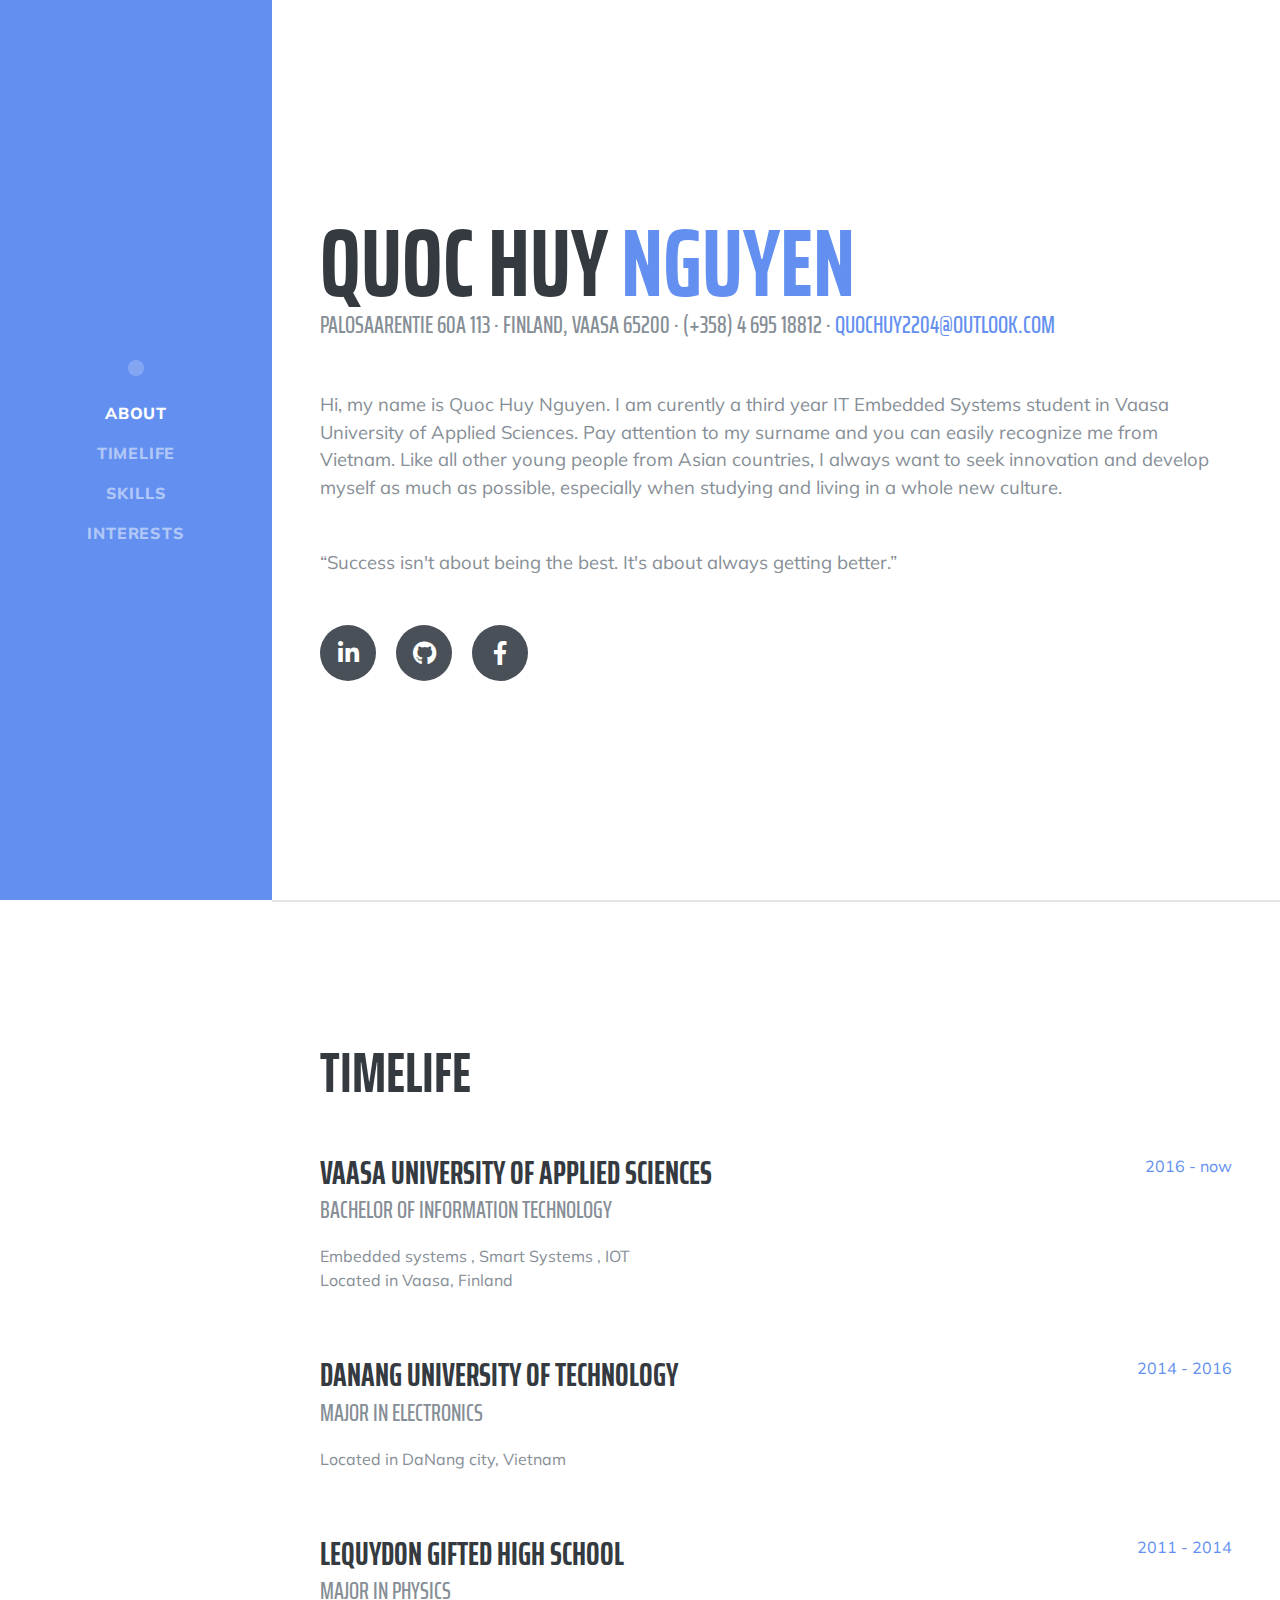
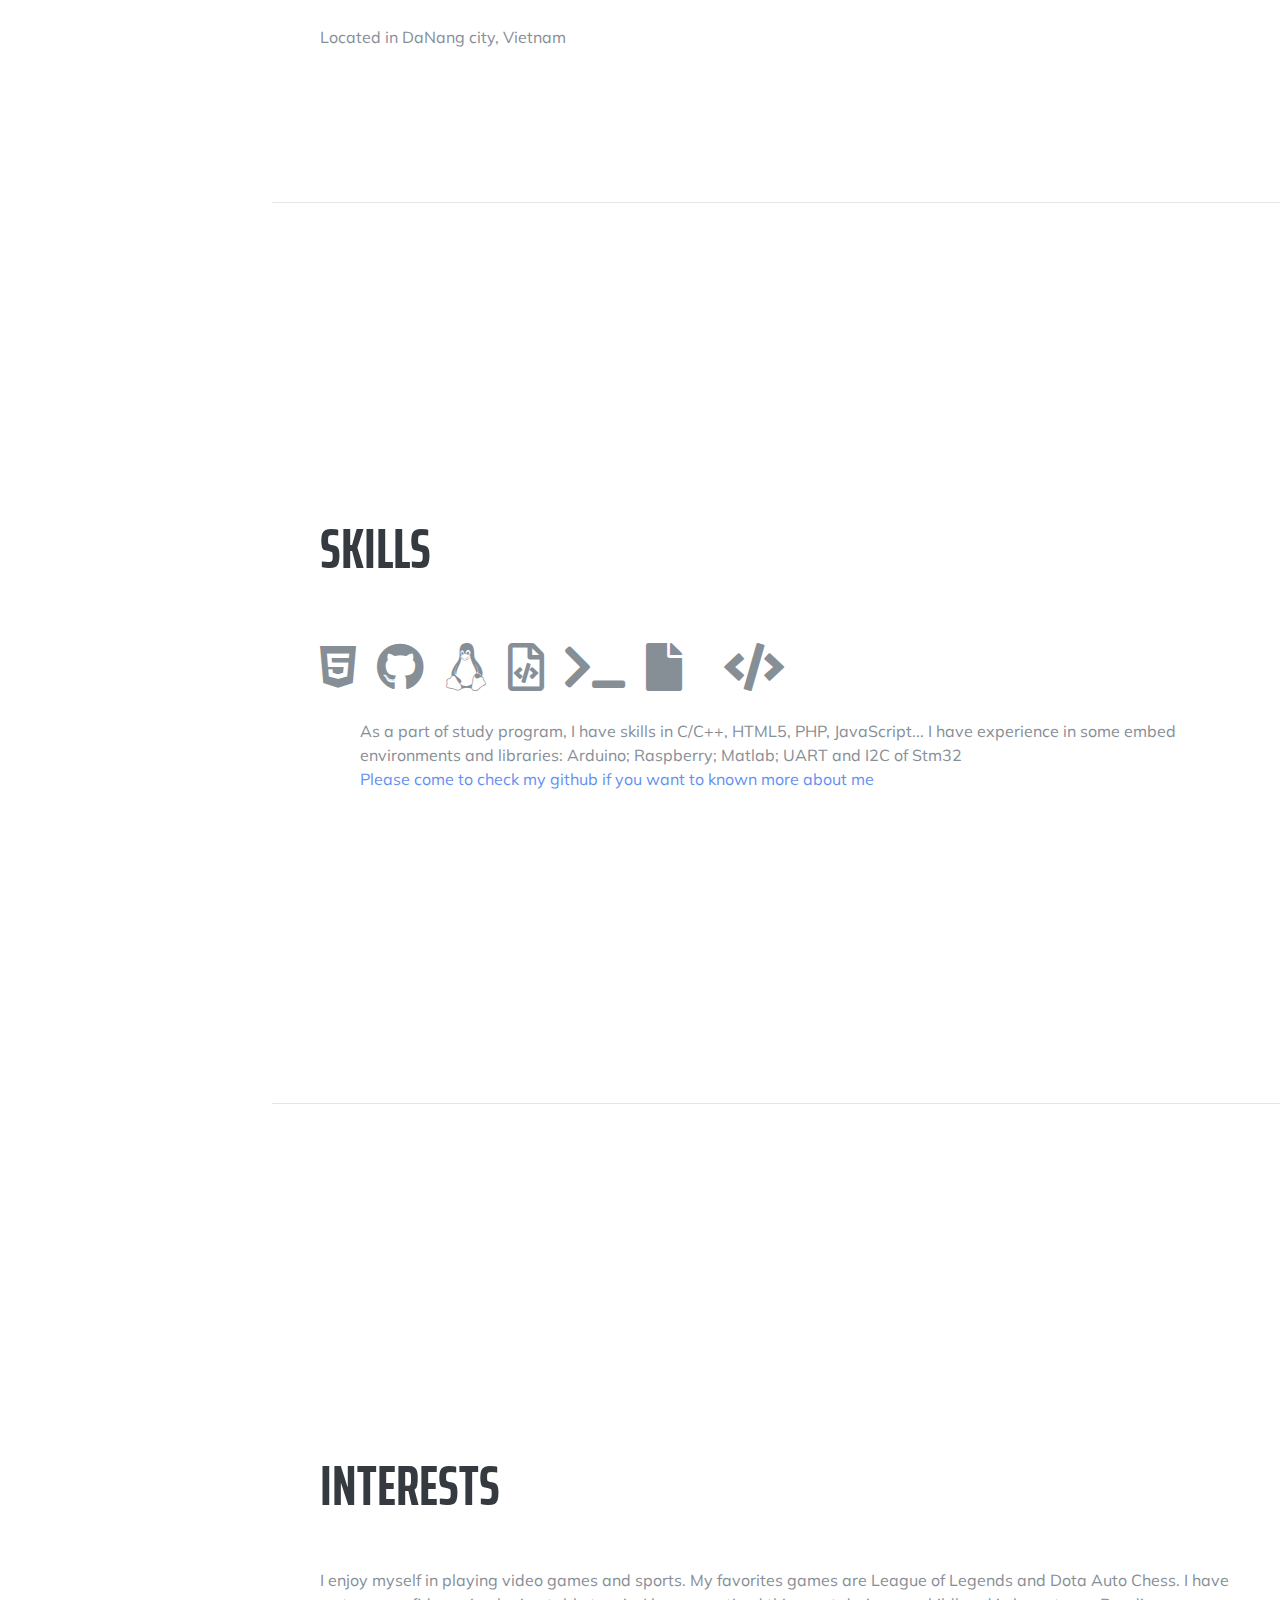
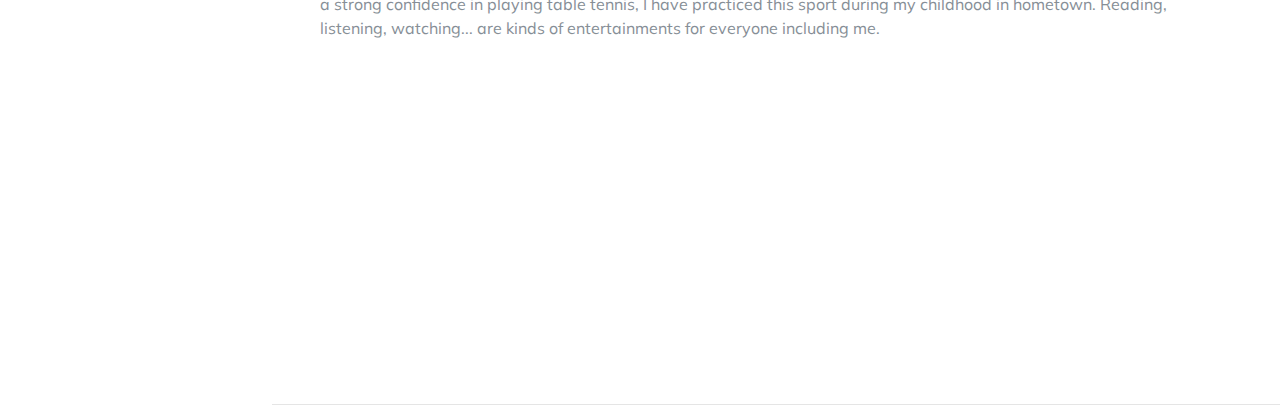
==== index.html @ 7f84b716 "updated" ====
<!DOCTYPE html>
<html lang="en">

<head>

  <meta charset="utf-8">
  <meta name="viewport" content="width=device-width, initial-scale=1, shrink-to-fit=no">
  <meta name="description" content="">
  <meta name="author" content="">

  <title>Resume - Start Bootstrap Theme</title>

  <!-- Bootstrap core CSS -->
  <link href="vendor/bootstrap/css/bootstrap.min.css" rel="stylesheet">

  <!-- Custom fonts for this template -->
  <link href="https://fonts.googleapis.com/css?family=Saira+Extra+Condensed:500,700" rel="stylesheet">
  <link href="https://fonts.googleapis.com/css?family=Muli:400,400i,800,800i" rel="stylesheet">
  <link href="vendor/fontawesome-free/css/all.min.css" rel="stylesheet">

  <!-- Custom styles for this template -->
  <link href="css/resume.min.css" rel="stylesheet">

</head>

<body id="page-top">

  <nav class="navbar navbar-expand-lg navbar-dark bg-primary fixed-top" id="sideNav">
    <a class="navbar-brand js-scroll-trigger" href="#page-top">
      <span class="d-block d-lg-none">Clarence Taylor</span>
      <span class="d-none d-lg-block">
        <img class="img-fluid img-profile rounded-circle mx-auto mb-2" src="img/profile.jpg" alt="">
      </span>
    </a>
    <button class="navbar-toggler" type="button" data-toggle="collapse" data-target="#navbarSupportedContent" aria-controls="navbarSupportedContent" aria-expanded="false" aria-label="Toggle navigation">
      <span class="navbar-toggler-icon"></span>
    </button>
    <div class="collapse navbar-collapse" id="navbarSupportedContent">
      <ul class="navbar-nav">
        <li class="nav-item">
          <a class="nav-link js-scroll-trigger" href="#about">About</a>
        </li>
      
        <li class="nav-item">
          <a class="nav-link js-scroll-trigger" href="#Timelife">Timelife</a>
        </li>
        <li class="nav-item">
          <a class="nav-link js-scroll-trigger" href="#skills">Skills</a>
        </li>
        <li class="nav-item">
          <a class="nav-link js-scroll-trigger" href="#interests">Interests</a>
        </li>
        
      </ul>
    </div>
  </nav>

  <div class="container-fluid p-0">

    <section class="resume-section p-3 p-lg-5 d-flex align-items-center" id="about">
      <div class="w-100">
        <h1 class="mb-0">Quoc Huy
          <span class="text-primary">Nguyen</span>
        </h1>
        <div class="subheading mb-5">Palosaarentie 60A 113 · Finland, Vaasa 65200 · (+358) 4 695 18812 ·
          <a href="mailto:quochuy2204@outlook.com">quochuy2204@outlook.com</a>
        </div>
        <p class="lead mb-5">Hi, my name is Quoc Huy Nguyen. I am curently a third year IT Embedded Systems student in Vaasa University of Applied Sciences. Pay attention to my surname and you can easily recognize me from Vietnam. Like all other young people from Asian countries, I always want to seek innovation and develop myself as much as possible, especially when studying and living in a whole new culture.</p>
		<p class="lead mb-5">“Success isn't about being the best. It's about always getting better.”</p>
        <div class="social-icons">
          <a href="https://www.linkedin.com/in/huy-nguyen-492127172/">
            <i class="fab fa-linkedin-in"></i>
          </a>
          <a href="https://github.com/quochuy2204">
            <i class="fab fa-github"></i>
          </a>
          <a href="https://www.facebook.com/quochuy22">
            <i class="fab fa-facebook-f"></i>
          </a>
        </div>
      </div>
    </section>

    <hr class="m-0">


    <hr class="m-0">

    <section class="resume-section p-3 p-lg-5 d-flex align-items-center" id="Timelife">
      <div class="w-100">
        <h2 class="mb-5">Timelife</h2>

        <div class="resume-item d-flex flex-column flex-md-row justify-content-between mb-5">
          <div class="resume-content">
            <h3 class="mb-0">Vaasa University of Applied Sciences</h3>
            <div class="subheading mb-3">Bachelor of Information Technology</div>
            <div>Embedded systems , Smart Systems , IOT</div>
            <p>Located in Vaasa, Finland</p>
          </div>
          <div class="resume-date text-md-right">
            <span class="text-primary">2016 - now</span>
          </div>
        </div>

		<div class="resume-item d-flex flex-column flex-md-row justify-content-between mb-5">
          <div class="resume-content">
            <h3 class="mb-0">DaNang University of Technology</h3>
            <div class="subheading mb-3">Major in Electronics</div>
            <p>Located in DaNang city, Vietnam</p>
          </div>
          <div class="resume-date text-md-right">
            <span class="text-primary">2014 - 2016</span>
          </div>
        </div>
		
        <div class="resume-item d-flex flex-column flex-md-row justify-content-between">
          <div class="resume-content">
            <h3 class="mb-0">LeQuyDon Gifted High School</h3>
            <div class="subheading mb-3">Major in Physics</div>
            <p>Located in DaNang city, Vietnam</p>
          </div>
          <div class="resume-date text-md-right">
            <span class="text-primary">2011 - 2014</span>
          </div>
        </div>

      </div>
    </section>

    <hr class="m-0">

    <section class="resume-section p-3 p-lg-5 d-flex align-items-center" id="skills">
      <div class="w-100">
        <h2 class="mb-5">Skills</h2>

        <div class="subheading mb-3"></div>
        <ul class="list-inline dev-icons">
          <li class="list-inline-item">
            <i class="fab fa-html5"></i>
          </li>
          <li class="list-inline-item">
            <i class="fab fa-github"></i>
          </li>
          <li class="list-inline-item">
            <i class="fab fa-linux"></i>
          </li>
          <li class="list-inline-item">
            <i class="far fa-file-code"></i>
          </li>
		  <li class="list-inline-item">
			<i class="fas fa-terminal"></i>
          </li>
          <li class="list-inline-item">
			<i class="fas fa-file"></i>
          </li>
          <li class="list-inline-item">
            <i class="fas fa-folders"></i>
          </li>
          <li class="list-inline-item">
			<i class="fas fa-code"></i>
          </li>
        </ul>
		<div class="subheading mb-3"></div>
        <ul class="fa-ul mb-0">
          <li>As a part of study program, I have skills in C/C++, HTML5, PHP, JavaScript... I have experience in some embed environments and libraries: Arduino; Raspberry; Matlab; UART and I2C of Stm32 </li>
		  	     <a href="https://github.com/quochuy2204">
          
          <li>Please come to check my github if you want to known more about me
			
	
			
		  
		  </li>   
		  
		</a>
		  
		
		</ul>
      </div>
     
    </section>

    <hr class="m-0">

    <section class="resume-section p-3 p-lg-5 d-flex align-items-center" id="interests">
      <div class="w-100">
        <h2 class="mb-5">Interests</h2>
        <p>I enjoy myself in playing video games and sports. My favorites games are League of Legends and Dota Auto Chess. I have a strong confidence in playing table tennis, I have practiced this sport during my childhood in hometown. Reading, listening, watching... are kinds of entertainments for everyone including me.</p>
      </div>
    </section>

    <hr class="m-0">

    
    </section>

  </div>

  <!-- Bootstrap core JavaScript -->
  <script src="vendor/jquery/jquery.min.js"></script>
  <script src="vendor/bootstrap/js/bootstrap.bundle.min.js"></script>

  <!-- Plugin JavaScript -->
  <script src="vendor/jquery-easing/jquery.easing.min.js"></script>

  <!-- Custom scripts for this template -->
  <script src="js/resume.min.js"></script>

</body>

</html>
---- vendor/fontawesome-free/css/all.min.css ----
.fa,.fab,.fal,.far,.fas{-moz-osx-font-smoothing:grayscale;-webkit-font-smoothing:antialiased;display:inline-block;font-style:normal;font-variant:normal;text-rendering:auto;line-height:1}.fa-lg{font-size:1.33333em;line-height:.75em;vertical-align:-.0667em}.fa-xs{font-size:.75em}.fa-sm{font-size:.875em}.fa-1x{font-size:1em}.fa-2x{font-size:2em}.fa-3x{font-size:3em}.fa-4x{font-size:4em}.fa-5x{font-size:5em}.fa-6x{font-size:6em}.fa-7x{font-size:7em}.fa-8x{font-size:8em}.fa-9x{font-size:9em}.fa-10x{font-size:10em}.fa-fw{text-align:center;width:1.25em}.fa-ul{list-style-type:none;margin-left:2.5em;padding-left:0}.fa-ul>li{position:relative}.fa-li{left:-2em;position:absolute;text-align:center;width:2em;line-height:inherit}.fa-border{border:.08em solid #eee;border-radius:.1em;padding:.2em .25em .15em}.fa-pull-left{float:left}.fa-pull-right{float:right}.fa.fa-pull-left,.fab.fa-pull-left,.fal.fa-pull-left,.far.fa-pull-left,.fas.fa-pull-left{margin-right:.3em}.fa.fa-pull-right,.fab.fa-pull-right,.fal.fa-pull-right,.far.fa-pull-right,.fas.fa-pull-right{margin-left:.3em}.fa-spin{animation:fa-spin 2s infinite linear}.fa-pulse{animation:fa-spin 1s infinite steps(8)}@keyframes fa-spin{0%{transform:rotate(0deg)}to{transform:rotate(1turn)}}.fa-rotate-90{-ms-filter:"progid:DXImageTransform.Microsoft.BasicImage(rotation=1)";transform:rotate(90deg)}.fa-rotate-180{-ms-filter:"progid:DXImageTransform.Microsoft.BasicImage(rotation=2)";transform:rotate(180deg)}.fa-rotate-270{-ms-filter:"progid:DXImageTransform.Microsoft.BasicImage(rotation=3)";transform:rotate(270deg)}.fa-flip-horizontal{-ms-filter:"progid:DXImageTransform.Microsoft.BasicImage(rotation=0, mirror=1)";transform:scaleX(-1)}.fa-flip-vertical{transform:scaleY(-1)}.fa-flip-both,.fa-flip-horizontal.fa-flip-vertical,.fa-flip-vertical{-ms-filter:"progid:DXImageTransform.Microsoft.BasicImage(rotation=2, mirror=1)"}.fa-flip-both,.fa-flip-horizontal.fa-flip-vertical{transform:scale(-1)}:root .fa-flip-both,:root .fa-flip-horizontal,:root .fa-flip-vertical,:root .fa-rotate-90,:root .fa-rotate-180,:root .fa-rotate-270{filter:none}.fa-stack{display:inline-block;height:2em;line-height:2em;position:relative;vertical-align:middle;width:2.5em}.fa-stack-1x,.fa-stack-2x{left:0;position:absolute;text-align:center;width:100%}.fa-stack-1x{line-height:inherit}.fa-stack-2x{font-size:2em}.fa-inverse{color:#fff}.fa-500px:before{content:"\f26e"}.fa-accessible-icon:before{content:"\f368"}.fa-accusoft:before{content:"\f369"}.fa-acquisitions-incorporated:before{content:"\f6af"}.fa-ad:before{content:"\f641"}.fa-address-book:before{content:"\f2b9"}.fa-address-card:before{content:"\f2bb"}.fa-adjust:before{content:"\f042"}.fa-adn:before{content:"\f170"}.fa-adobe:before{content:"\f778"}.fa-adversal:before{content:"\f36a"}.fa-affiliatetheme:before{content:"\f36b"}.fa-air-freshener:before{content:"\f5d0"}.fa-algolia:before{content:"\f36c"}.fa-align-center:before{content:"\f037"}.fa-align-justify:before{content:"\f039"}.fa-align-left:before{content:"\f036"}.fa-align-right:before{content:"\f038"}.fa-alipay:before{content:"\f642"}.fa-allergies:before{content:"\f461"}.fa-amazon:before{content:"\f270"}.fa-amazon-pay:before{content:"\f42c"}.fa-ambulance:before{content:"\f0f9"}.fa-american-sign-language-interpreting:before{content:"\f2a3"}.fa-amilia:before{content:"\f36d"}.fa-anchor:before{content:"\f13d"}.fa-android:before{content:"\f17b"}.fa-angellist:before{content:"\f209"}.fa-angle-double-down:before{content:"\f103"}.fa-angle-double-left:before{content:"\f100"}.fa-angle-double-right:before{content:"\f101"}.fa-angle-double-up:before{content:"\f102"}.fa-angle-down:before{content:"\f107"}.fa-angle-left:before{content:"\f104"}.fa-angle-right:before{content:"\f105"}.fa-angle-up:before{content:"\f106"}.fa-angry:before{content:"\f556"}.fa-angrycreative:before{content:"\f36e"}.fa-angular:before{content:"\f420"}.fa-ankh:before{content:"\f644"}.fa-app-store:before{content:"\f36f"}.fa-app-store-ios:before{content:"\f370"}.fa-apper:before{content:"\f371"}.fa-apple:before{content:"\f179"}.fa-apple-alt:before{content:"\f5d1"}.fa-apple-pay:before{content:"\f415"}.fa-archive:before{content:"\f187"}.fa-archway:before{content:"\f557"}.fa-arrow-alt-circle-down:before{content:"\f358"}.fa-arrow-alt-circle-left:before{content:"\f359"}.fa-arrow-alt-circle-right:before{content:"\f35a"}.fa-arrow-alt-circle-up:before{content:"\f35b"}.fa-arrow-circle-down:before{content:"\f0ab"}.fa-arrow-circle-left:before{content:"\f0a8"}.fa-arrow-circle-right:before{content:"\f0a9"}.fa-arrow-circle-up:before{content:"\f0aa"}.fa-arrow-down:before{content:"\f063"}.fa-arrow-left:before{content:"\f060"}.fa-arrow-right:before{content:"\f061"}.fa-arrow-up:before{content:"\f062"}.fa-arrows-alt:before{content:"\f0b2"}.fa-arrows-alt-h:before{content:"\f337"}.fa-arrows-alt-v:before{content:"\f338"}.fa-artstation:before{content:"\f77a"}.fa-assistive-listening-systems:before{content:"\f2a2"}.fa-asterisk:before{content:"\f069"}.fa-asymmetrik:before{content:"\f372"}.fa-at:before{content:"\f1fa"}.fa-atlas:before{content:"\f558"}.fa-atlassian:before{content:"\f77b"}.fa-atom:before{content:"\f5d2"}.fa-audible:before{content:"\f373"}.fa-audio-description:before{content:"\f29e"}.fa-autoprefixer:before{content:"\f41c"}.fa-avianex:before{content:"\f374"}.fa-aviato:before{content:"\f421"}.fa-award:before{content:"\f559"}.fa-aws:before{content:"\f375"}.fa-baby:before{content:"\f77c"}.fa-baby-carriage:before{content:"\f77d"}.fa-backspace:before{content:"\f55a"}.fa-backward:before{content:"\f04a"}.fa-bacon:before{content:"\f7e5"}.fa-balance-scale:before{content:"\f24e"}.fa-ban:before{content:"\f05e"}.fa-band-aid:before{content:"\f462"}.fa-bandcamp:before{content:"\f2d5"}.fa-barcode:before{content:"\f02a"}.fa-bars:before{content:"\f0c9"}.fa-baseball-ball:before{content:"\f433"}.fa-basketball-ball:before{content:"\f434"}.fa-bath:before{content:"\f2cd"}.fa-battery-empty:before{content:"\f244"}.fa-battery-full:before{content:"\f240"}.fa-battery-half:before{content:"\f242"}.fa-battery-quarter:before{content:"\f243"}.fa-battery-three-quarters:before{content:"\f241"}.fa-bed:before{content:"\f236"}.fa-beer:before{content:"\f0fc"}.fa-behance:before{content:"\f1b4"}.fa-behance-square:before{content:"\f1b5"}.fa-bell:before{content:"\f0f3"}.fa-bell-slash:before{content:"\f1f6"}.fa-bezier-curve:before{content:"\f55b"}.fa-bible:before{content:"\f647"}.fa-bicycle:before{content:"\f206"}.fa-bimobject:before{content:"\f378"}.fa-binoculars:before{content:"\f1e5"}.fa-biohazard:before{content:"\f780"}.fa-birthday-cake:before{content:"\f1fd"}.fa-bitbucket:before{content:"\f171"}.fa-bitcoin:before{content:"\f379"}.fa-bity:before{content:"\f37a"}.fa-black-tie:before{content:"\f27e"}.fa-blackberry:before{content:"\f37b"}.fa-blender:before{content:"\f517"}.fa-blender-phone:before{content:"\f6b6"}.fa-blind:before{content:"\f29d"}.fa-blog:before{content:"\f781"}.fa-blogger:before{content:"\f37c"}.fa-blogger-b:before{content:"\f37d"}.fa-bluetooth:before{content:"\f293"}.fa-bluetooth-b:before{content:"\f294"}.fa-bold:before{content:"\f032"}.fa-bolt:before{content:"\f0e7"}.fa-bomb:before{content:"\f1e2"}.fa-bone:before{content:"\f5d7"}.fa-bong:before{content:"\f55c"}.fa-book:before{content:"\f02d"}.fa-book-dead:before{content:"\f6b7"}.fa-book-medical:before{content:"\f7e6"}.fa-book-open:before{content:"\f518"}.fa-book-reader:before{content:"\f5da"}.fa-bookmark:before{content:"\f02e"}.fa-bowling-ball:before{content:"\f436"}.fa-box:before{content:"\f466"}.fa-box-open:before{content:"\f49e"}.fa-boxes:before{content:"\f468"}.fa-braille:before{content:"\f2a1"}.fa-brain:before{content:"\f5dc"}.fa-bread-slice:before{content:"\f7ec"}.fa-briefcase:before{content:"\f0b1"}.fa-briefcase-medical:before{content:"\f469"}.fa-broadcast-tower:before{content:"\f519"}.fa-broom:before{content:"\f51a"}.fa-brush:before{content:"\f55d"}.fa-btc:before{content:"\f15a"}.fa-bug:before{content:"\f188"}.fa-building:before{content:"\f1ad"}.fa-bullhorn:before{content:"\f0a1"}.fa-bullseye:before{content:"\f140"}.fa-burn:before{content:"\f46a"}.fa-buromobelexperte:before{content:"\f37f"}.fa-bus:before{content:"\f207"}.fa-bus-alt:before{content:"\f55e"}.fa-business-time:before{content:"\f64a"}.fa-buysellads:before{content:"\f20d"}.fa-calculator:before{content:"\f1ec"}.fa-calendar:before{content:"\f133"}.fa-calendar-alt:before{content:"\f073"}.fa-calendar-check:before{content:"\f274"}.fa-calendar-day:before{content:"\f783"}.fa-calendar-minus:before{content:"\f272"}.fa-calendar-plus:before{content:"\f271"}.fa-calendar-times:before{content:"\f273"}.fa-calendar-week:before{content:"\f784"}.fa-camera:before{content:"\f030"}.fa-camera-retro:before{content:"\f083"}.fa-campground:before{content:"\f6bb"}.fa-canadian-maple-leaf:before{content:"\f785"}.fa-candy-cane:before{content:"\f786"}.fa-cannabis:before{content:"\f55f"}.fa-capsules:before{content:"\f46b"}.fa-car:before{content:"\f1b9"}.fa-car-alt:before{content:"\f5de"}.fa-car-battery:before{content:"\f5df"}.fa-car-crash:before{content:"\f5e1"}.fa-car-side:before{content:"\f5e4"}.fa-caret-down:before{content:"\f0d7"}.fa-caret-left:before{content:"\f0d9"}.fa-caret-right:before{content:"\f0da"}.fa-caret-square-down:before{content:"\f150"}.fa-caret-square-left:before{content:"\f191"}.fa-caret-square-right:before{content:"\f152"}.fa-caret-square-up:before{content:"\f151"}.fa-caret-up:before{content:"\f0d8"}.fa-carrot:before{content:"\f787"}.fa-cart-arrow-down:before{content:"\f218"}.fa-cart-plus:before{content:"\f217"}.fa-cash-register:before{content:"\f788"}.fa-cat:before{content:"\f6be"}.fa-cc-amazon-pay:before{content:"\f42d"}.fa-cc-amex:before{content:"\f1f3"}.fa-cc-apple-pay:before{content:"\f416"}.fa-cc-diners-club:before{content:"\f24c"}.fa-cc-discover:before{content:"\f1f2"}.fa-cc-jcb:before{content:"\f24b"}.fa-cc-mastercard:before{content:"\f1f1"}.fa-cc-paypal:before{content:"\f1f4"}.fa-cc-stripe:before{content:"\f1f5"}.fa-cc-visa:before{content:"\f1f0"}.fa-centercode:before{content:"\f380"}.fa-centos:before{content:"\f789"}.fa-certificate:before{content:"\f0a3"}.fa-chair:before{content:"\f6c0"}.fa-chalkboard:before{content:"\f51b"}.fa-chalkboard-teacher:before{content:"\f51c"}.fa-charging-station:before{content:"\f5e7"}.fa-chart-area:before{content:"\f1fe"}.fa-chart-bar:before{content:"\f080"}.fa-chart-line:before{content:"\f201"}.fa-chart-pie:before{content:"\f200"}.fa-check:before{content:"\f00c"}.fa-check-circle:before{content:"\f058"}.fa-check-double:before{content:"\f560"}.fa-check-square:before{content:"\f14a"}.fa-cheese:before{content:"\f7ef"}.fa-chess:before{content:"\f439"}.fa-chess-bishop:before{content:"\f43a"}.fa-chess-board:before{content:"\f43c"}.fa-chess-king:before{content:"\f43f"}.fa-chess-knight:before{content:"\f441"}.fa-chess-pawn:before{content:"\f443"}.fa-chess-queen:before{content:"\f445"}.fa-chess-rook:before{content:"\f447"}.fa-chevron-circle-down:before{content:"\f13a"}.fa-chevron-circle-left:before{content:"\f137"}.fa-chevron-circle-right:before{content:"\f138"}.fa-chevron-circle-up:before{content:"\f139"}.fa-chevron-down:before{content:"\f078"}.fa-chevron-left:before{content:"\f053"}.fa-chevron-right:before{content:"\f054"}.fa-chevron-up:before{content:"\f077"}.fa-child:before{content:"\f1ae"}.fa-chrome:before{content:"\f268"}.fa-church:before{content:"\f51d"}.fa-circle:before{content:"\f111"}.fa-circle-notch:before{content:"\f1ce"}.fa-city:before{content:"\f64f"}.fa-clinic-medical:before{content:"\f7f2"}.fa-clipboard:before{content:"\f328"}.fa-clipboard-check:before{content:"\f46c"}.fa-clipboard-list:before{content:"\f46d"}.fa-clock:before{content:"\f017"}.fa-clone:before{content:"\f24d"}.fa-closed-captioning:before{content:"\f20a"}.fa-cloud:before{content:"\f0c2"}.fa-cloud-download-alt:before{content:"\f381"}.fa-cloud-meatball:before{content:"\f73b"}.fa-cloud-moon:before{content:"\f6c3"}.fa-cloud-moon-rain:before{content:"\f73c"}.fa-cloud-rain:before{content:"\f73d"}.fa-cloud-showers-heavy:before{content:"\f740"}.fa-cloud-sun:before{content:"\f6c4"}.fa-cloud-sun-rain:before{content:"\f743"}.fa-cloud-upload-alt:before{content:"\f382"}.fa-cloudscale:before{content:"\f383"}.fa-cloudsmith:before{content:"\f384"}.fa-cloudversify:before{content:"\f385"}.fa-cocktail:before{content:"\f561"}.fa-code:before{content:"\f121"}.fa-code-branch:before{content:"\f126"}.fa-codepen:before{content:"\f1cb"}.fa-codiepie:before{content:"\f284"}.fa-coffee:before{content:"\f0f4"}.fa-cog:before{content:"\f013"}.fa-cogs:before{content:"\f085"}.fa-coins:before{content:"\f51e"}.fa-columns:before{content:"\f0db"}.fa-comment:before{content:"\f075"}.fa-comment-alt:before{content:"\f27a"}.fa-comment-dollar:before{content:"\f651"}.fa-comment-dots:before{content:"\f4ad"}.fa-comment-medical:before{content:"\f7f5"}.fa-comment-slash:before{content:"\f4b3"}.fa-comments:before{content:"\f086"}.fa-comments-dollar:before{content:"\f653"}.fa-compact-disc:before{content:"\f51f"}.fa-compass:before{content:"\f14e"}.fa-compress:before{content:"\f066"}.fa-compress-arrows-alt:before{content:"\f78c"}.fa-concierge-bell:before{content:"\f562"}.fa-confluence:before{content:"\f78d"}.fa-connectdevelop:before{content:"\f20e"}.fa-contao:before{content:"\f26d"}.fa-cookie:before{content:"\f563"}.fa-cookie-bite:before{content:"\f564"}.fa-copy:before{content:"\f0c5"}.fa-copyright:before{content:"\f1f9"}.fa-couch:before{content:"\f4b8"}.fa-cpanel:before{content:"\f388"}.fa-creative-commons:before{content:"\f25e"}.fa-creative-commons-by:before{content:"\f4e7"}.fa-creative-commons-nc:before{content:"\f4e8"}.fa-creative-commons-nc-eu:before{content:"\f4e9"}.fa-creative-commons-nc-jp:before{content:"\f4ea"}.fa-creative-commons-nd:before{content:"\f4eb"}.fa-creative-commons-pd:before{content:"\f4ec"}.fa-creative-commons-pd-alt:before{content:"\f4ed"}.fa-creative-commons-remix:before{content:"\f4ee"}.fa-creative-commons-sa:before{content:"\f4ef"}.fa-creative-commons-sampling:before{content:"\f4f0"}.fa-creative-commons-sampling-plus:before{content:"\f4f1"}.fa-creative-commons-share:before{content:"\f4f2"}.fa-creative-commons-zero:before{content:"\f4f3"}.fa-credit-card:before{content:"\f09d"}.fa-critical-role:before{content:"\f6c9"}.fa-crop:before{content:"\f125"}.fa-crop-alt:before{content:"\f565"}.fa-cross:before{content:"\f654"}.fa-crosshairs:before{content:"\f05b"}.fa-crow:before{content:"\f520"}.fa-crown:before{content:"\f521"}.fa-crutch:before{content:"\f7f7"}.fa-css3:before{content:"\f13c"}.fa-css3-alt:before{content:"\f38b"}.fa-cube:before{content:"\f1b2"}.fa-cubes:before{content:"\f1b3"}.fa-cut:before{content:"\f0c4"}.fa-cuttlefish:before{content:"\f38c"}.fa-d-and-d:before{content:"\f38d"}.fa-d-and-d-beyond:before{content:"\f6ca"}.fa-dashcube:before{content:"\f210"}.fa-database:before{content:"\f1c0"}.fa-deaf:before{content:"\f2a4"}.fa-delicious:before{content:"\f1a5"}.fa-democrat:before{content:"\f747"}.fa-deploydog:before{content:"\f38e"}.fa-deskpro:before{content:"\f38f"}.fa-desktop:before{content:"\f108"}.fa-dev:before{content:"\f6cc"}.fa-deviantart:before{content:"\f1bd"}.fa-dharmachakra:before{content:"\f655"}.fa-dhl:before{content:"\f790"}.fa-diagnoses:before{content:"\f470"}.fa-diaspora:before{content:"\f791"}.fa-dice:before{content:"\f522"}.fa-dice-d20:before{content:"\f6cf"}.fa-dice-d6:before{content:"\f6d1"}.fa-dice-five:before{content:"\f523"}.fa-dice-four:before{content:"\f524"}.fa-dice-one:before{content:"\f525"}.fa-dice-six:before{content:"\f526"}.fa-dice-three:before{content:"\f527"}.fa-dice-two:before{content:"\f528"}.fa-digg:before{content:"\f1a6"}.fa-digital-ocean:before{content:"\f391"}.fa-digital-tachograph:before{content:"\f566"}.fa-directions:before{content:"\f5eb"}.fa-discord:before{content:"\f392"}.fa-discourse:before{content:"\f393"}.fa-divide:before{content:"\f529"}.fa-dizzy:before{content:"\f567"}.fa-dna:before{content:"\f471"}.fa-dochub:before{content:"\f394"}.fa-docker:before{content:"\f395"}.fa-dog:before{content:"\f6d3"}.fa-dollar-sign:before{content:"\f155"}.fa-dolly:before{content:"\f472"}.fa-dolly-flatbed:before{content:"\f474"}.fa-donate:before{content:"\f4b9"}.fa-door-closed:before{content:"\f52a"}.fa-door-open:before{content:"\f52b"}.fa-dot-circle:before{content:"\f192"}.fa-dove:before{content:"\f4ba"}.fa-download:before{content:"\f019"}.fa-draft2digital:before{content:"\f396"}.fa-drafting-compass:before{content:"\f568"}.fa-dragon:before{content:"\f6d5"}.fa-draw-polygon:before{content:"\f5ee"}.fa-dribbble:before{content:"\f17d"}.fa-dribbble-square:before{content:"\f397"}.fa-dropbox:before{content:"\f16b"}.fa-drum:before{content:"\f569"}.fa-drum-steelpan:before{content:"\f56a"}.fa-drumstick-bite:before{content:"\f6d7"}.fa-drupal:before{content:"\f1a9"}.fa-dumbbell:before{content:"\f44b"}.fa-dumpster:before{content:"\f793"}.fa-dumpster-fire:before{content:"\f794"}.fa-dungeon:before{content:"\f6d9"}.fa-dyalog:before{content:"\f399"}.fa-earlybirds:before{content:"\f39a"}.fa-ebay:before{content:"\f4f4"}.fa-edge:before{content:"\f282"}.fa-edit:before{content:"\f044"}.fa-egg:before{content:"\f7fb"}.fa-eject:before{content:"\f052"}.fa-elementor:before{content:"\f430"}.fa-ellipsis-h:before{content:"\f141"}.fa-ellipsis-v:before{content:"\f142"}.fa-ello:before{content:"\f5f1"}.fa-ember:before{content:"\f423"}.fa-empire:before{content:"\f1d1"}.fa-envelope:before{content:"\f0e0"}.fa-envelope-open:before{content:"\f2b6"}.fa-envelope-open-text:before{content:"\f658"}.fa-envelope-square:before{content:"\f199"}.fa-envira:before{content:"\f299"}.fa-equals:before{content:"\f52c"}.fa-eraser:before{content:"\f12d"}.fa-erlang:before{content:"\f39d"}.fa-ethereum:before{content:"\f42e"}.fa-ethernet:before{content:"\f796"}.fa-etsy:before{content:"\f2d7"}.fa-euro-sign:before{content:"\f153"}.fa-exchange-alt:before{content:"\f362"}.fa-exclamation:before{content:"\f12a"}.fa-exclamation-circle:before{content:"\f06a"}.fa-exclamation-triangle:before{content:"\f071"}.fa-expand:before{content:"\f065"}.fa-expand-arrows-alt:before{content:"\f31e"}.fa-expeditedssl:before{content:"\f23e"}.fa-external-link-alt:before{content:"\f35d"}.fa-external-link-square-alt:before{content:"\f360"}.fa-eye:before{content:"\f06e"}.fa-eye-dropper:before{content:"\f1fb"}.fa-eye-slash:before{content:"\f070"}.fa-facebook:before{content:"\f09a"}.fa-facebook-f:before{content:"\f39e"}.fa-facebook-messenger:before{content:"\f39f"}.fa-facebook-square:before{content:"\f082"}.fa-fantasy-flight-games:before{content:"\f6dc"}.fa-fast-backward:before{content:"\f049"}.fa-fast-forward:before{content:"\f050"}.fa-fax:before{content:"\f1ac"}.fa-feather:before{content:"\f52d"}.fa-feather-alt:before{content:"\f56b"}.fa-fedex:before{content:"\f797"}.fa-fedora:before{content:"\f798"}.fa-female:before{content:"\f182"}.fa-fighter-jet:before{content:"\f0fb"}.fa-figma:before{content:"\f799"}.fa-file:before{content:"\f15b"}.fa-file-alt:before{content:"\f15c"}.fa-file-archive:before{content:"\f1c6"}.fa-file-audio:before{content:"\f1c7"}.fa-file-code:before{content:"\f1c9"}.fa-file-contract:before{content:"\f56c"}.fa-file-csv:before{content:"\f6dd"}.fa-file-download:before{content:"\f56d"}.fa-file-excel:before{content:"\f1c3"}.fa-file-export:before{content:"\f56e"}.fa-file-image:before{content:"\f1c5"}.fa-file-import:before{content:"\f56f"}.fa-file-invoice:before{content:"\f570"}.fa-file-invoice-dollar:before{content:"\f571"}.fa-file-medical:before{content:"\f477"}.fa-file-medical-alt:before{content:"\f478"}.fa-file-pdf:before{content:"\f1c1"}.fa-file-powerpoint:before{content:"\f1c4"}.fa-file-prescription:before{content:"\f572"}.fa-file-signature:before{content:"\f573"}.fa-file-upload:before{content:"\f574"}.fa-file-video:before{content:"\f1c8"}.fa-file-word:before{content:"\f1c2"}.fa-fill:before{content:"\f575"}.fa-fill-drip:before{content:"\f576"}.fa-film:before{content:"\f008"}.fa-filter:before{content:"\f0b0"}.fa-fingerprint:before{content:"\f577"}.fa-fire:before{content:"\f06d"}.fa-fire-alt:before{content:"\f7e4"}.fa-fire-extinguisher:before{content:"\f134"}.fa-firefox:before{content:"\f269"}.fa-first-aid:before{content:"\f479"}.fa-first-order:before{content:"\f2b0"}.fa-first-order-alt:before{content:"\f50a"}.fa-firstdraft:before{content:"\f3a1"}.fa-fish:before{content:"\f578"}.fa-fist-raised:before{content:"\f6de"}.fa-flag:before{content:"\f024"}.fa-flag-checkered:before{content:"\f11e"}.fa-flag-usa:before{content:"\f74d"}.fa-flask:before{content:"\f0c3"}.fa-flickr:before{content:"\f16e"}.fa-flipboard:before{content:"\f44d"}.fa-flushed:before{content:"\f579"}.fa-fly:before{content:"\f417"}.fa-folder:before{content:"\f07b"}.fa-folder-minus:before{content:"\f65d"}.fa-folder-open:before{content:"\f07c"}.fa-folder-plus:before{content:"\f65e"}.fa-font:before{content:"\f031"}.fa-font-awesome:before{content:"\f2b4"}.fa-font-awesome-alt:before{content:"\f35c"}.fa-font-awesome-flag:before{content:"\f425"}.fa-font-awesome-logo-full:before{content:"\f4e6"}.fa-fonticons:before{content:"\f280"}.fa-fonticons-fi:before{content:"\f3a2"}.fa-football-ball:before{content:"\f44e"}.fa-fort-awesome:before{content:"\f286"}.fa-fort-awesome-alt:before{content:"\f3a3"}.fa-forumbee:before{content:"\f211"}.fa-forward:before{content:"\f04e"}.fa-foursquare:before{content:"\f180"}.fa-free-code-camp:before{content:"\f2c5"}.fa-freebsd:before{content:"\f3a4"}.fa-frog:before{content:"\f52e"}.fa-frown:before{content:"\f119"}.fa-frown-open:before{content:"\f57a"}.fa-fulcrum:before{content:"\f50b"}.fa-funnel-dollar:before{content:"\f662"}.fa-futbol:before{content:"\f1e3"}.fa-galactic-republic:before{content:"\f50c"}.fa-galactic-senate:before{content:"\f50d"}.fa-gamepad:before{content:"\f11b"}.fa-gas-pump:before{content:"\f52f"}.fa-gavel:before{content:"\f0e3"}.fa-gem:before{content:"\f3a5"}.fa-genderless:before{content:"\f22d"}.fa-get-pocket:before{content:"\f265"}.fa-gg:before{content:"\f260"}.fa-gg-circle:before{content:"\f261"}.fa-ghost:before{content:"\f6e2"}.fa-gift:before{content:"\f06b"}.fa-gifts:before{content:"\f79c"}.fa-git:before{content:"\f1d3"}.fa-git-square:before{content:"\f1d2"}.fa-github:before{content:"\f09b"}.fa-github-alt:before{content:"\f113"}.fa-github-square:before{content:"\f092"}.fa-gitkraken:before{content:"\f3a6"}.fa-gitlab:before{content:"\f296"}.fa-gitter:before{content:"\f426"}.fa-glass-cheers:before{content:"\f79f"}.fa-glass-martini:before{content:"\f000"}.fa-glass-martini-alt:before{content:"\f57b"}.fa-glass-whiskey:before{content:"\f7a0"}.fa-glasses:before{content:"\f530"}.fa-glide:before{content:"\f2a5"}.fa-glide-g:before{content:"\f2a6"}.fa-globe:before{content:"\f0ac"}.fa-globe-africa:before{content:"\f57c"}.fa-globe-americas:before{content:"\f57d"}.fa-globe-asia:before{content:"\f57e"}.fa-globe-europe:before{content:"\f7a2"}.fa-gofore:before{content:"\f3a7"}.fa-golf-ball:before{content:"\f450"}.fa-goodreads:before{content:"\f3a8"}.fa-goodreads-g:before{content:"\f3a9"}.fa-google:before{content:"\f1a0"}.fa-google-drive:before{content:"\f3aa"}.fa-google-play:before{content:"\f3ab"}.fa-google-plus:before{content:"\f2b3"}.fa-google-plus-g:before{content:"\f0d5"}.fa-google-plus-square:before{content:"\f0d4"}.fa-google-wallet:before{content:"\f1ee"}.fa-gopuram:before{content:"\f664"}.fa-graduation-cap:before{content:"\f19d"}.fa-gratipay:before{content:"\f184"}.fa-grav:before{content:"\f2d6"}.fa-greater-than:before{content:"\f531"}.fa-greater-than-equal:before{content:"\f532"}.fa-grimace:before{content:"\f57f"}.fa-grin:before{content:"\f580"}.fa-grin-alt:before{content:"\f581"}.fa-grin-beam:before{content:"\f582"}.fa-grin-beam-sweat:before{content:"\f583"}.fa-grin-hearts:before{content:"\f584"}.fa-grin-squint:before{content:"\f585"}.fa-grin-squint-tears:before{content:"\f586"}.fa-grin-stars:before{content:"\f587"}.fa-grin-tears:before{content:"\f588"}.fa-grin-tongue:before{content:"\f589"}.fa-grin-tongue-squint:before{content:"\f58a"}.fa-grin-tongue-wink:before{content:"\f58b"}.fa-grin-wink:before{content:"\f58c"}.fa-grip-horizontal:before{content:"\f58d"}.fa-grip-lines:before{content:"\f7a4"}.fa-grip-lines-vertical:before{content:"\f7a5"}.fa-grip-vertical:before{content:"\f58e"}.fa-gripfire:before{content:"\f3ac"}.fa-grunt:before{content:"\f3ad"}.fa-guitar:before{content:"\f7a6"}.fa-gulp:before{content:"\f3ae"}.fa-h-square:before{content:"\f0fd"}.fa-hacker-news:before{content:"\f1d4"}.fa-hacker-news-square:before{content:"\f3af"}.fa-hackerrank:before{content:"\f5f7"}.fa-hamburger:before{content:"\f805"}.fa-hammer:before{content:"\f6e3"}.fa-hamsa:before{content:"\f665"}.fa-hand-holding:before{content:"\f4bd"}.fa-hand-holding-heart:before{content:"\f4be"}.fa-hand-holding-usd:before{content:"\f4c0"}.fa-hand-lizard:before{content:"\f258"}.fa-hand-middle-finger:before{content:"\f806"}.fa-hand-paper:before{content:"\f256"}.fa-hand-peace:before{content:"\f25b"}.fa-hand-point-down:before{content:"\f0a7"}.fa-hand-point-left:before{content:"\f0a5"}.fa-hand-point-right:before{content:"\f0a4"}.fa-hand-point-up:before{content:"\f0a6"}.fa-hand-pointer:before{content:"\f25a"}.fa-hand-rock:before{content:"\f255"}.fa-hand-scissors:before{content:"\f257"}.fa-hand-spock:before{content:"\f259"}.fa-hands:before{content:"\f4c2"}.fa-hands-helping:before{content:"\f4c4"}.fa-handshake:before{content:"\f2b5"}.fa-hanukiah:before{content:"\f6e6"}.fa-hard-hat:before{content:"\f807"}.fa-hashtag:before{content:"\f292"}.fa-hat-wizard:before{content:"\f6e8"}.fa-haykal:before{content:"\f666"}.fa-hdd:before{content:"\f0a0"}.fa-heading:before{content:"\f1dc"}.fa-headphones:before{content:"\f025"}.fa-headphones-alt:before{content:"\f58f"}.fa-headset:before{content:"\f590"}.fa-heart:before{content:"\f004"}.fa-heart-broken:before{content:"\f7a9"}.fa-heartbeat:before{content:"\f21e"}.fa-helicopter:before{content:"\f533"}.fa-highlighter:before{content:"\f591"}.fa-hiking:before{content:"\f6ec"}.fa-hippo:before{content:"\f6ed"}.fa-hips:before{content:"\f452"}.fa-hire-a-helper:before{content:"\f3b0"}.fa-history:before{content:"\f1da"}.fa-hockey-puck:before{content:"\f453"}.fa-holly-berry:before{content:"\f7aa"}.fa-home:before{content:"\f015"}.fa-hooli:before{content:"\f427"}.fa-hornbill:before{content:"\f592"}.fa-horse:before{content:"\f6f0"}.fa-horse-head:before{content:"\f7ab"}.fa-hospital:before{content:"\f0f8"}.fa-hospital-alt:before{content:"\f47d"}.fa-hospital-symbol:before{content:"\f47e"}.fa-hot-tub:before{content:"\f593"}.fa-hotdog:before{content:"\f80f"}.fa-hotel:before{content:"\f594"}.fa-hotjar:before{content:"\f3b1"}.fa-hourglass:before{content:"\f254"}.fa-hourglass-end:before{content:"\f253"}.fa-hourglass-half:before{content:"\f252"}.fa-hourglass-start:before{content:"\f251"}.fa-house-damage:before{content:"\f6f1"}.fa-houzz:before{content:"\f27c"}.fa-hryvnia:before{content:"\f6f2"}.fa-html5:before{content:"\f13b"}.fa-hubspot:before{content:"\f3b2"}.fa-i-cursor:before{content:"\f246"}.fa-ice-cream:before{content:"\f810"}.fa-icicles:before{content:"\f7ad"}.fa-id-badge:before{content:"\f2c1"}.fa-id-card:before{content:"\f2c2"}.fa-id-card-alt:before{content:"\f47f"}.fa-igloo:before{content:"\f7ae"}.fa-image:before{content:"\f03e"}.fa-images:before{content:"\f302"}.fa-imdb:before{content:"\f2d8"}.fa-inbox:before{content:"\f01c"}.fa-indent:before{content:"\f03c"}.fa-industry:before{content:"\f275"}.fa-infinity:before{content:"\f534"}.fa-info:before{content:"\f129"}.fa-info-circle:before{content:"\f05a"}.fa-instagram:before{content:"\f16d"}.fa-intercom:before{content:"\f7af"}.fa-internet-explorer:before{content:"\f26b"}.fa-invision:before{content:"\f7b0"}.fa-ioxhost:before{content:"\f208"}.fa-italic:before{content:"\f033"}.fa-itunes:before{content:"\f3b4"}.fa-itunes-note:before{content:"\f3b5"}.fa-java:before{content:"\f4e4"}.fa-jedi:before{content:"\f669"}.fa-jedi-order:before{content:"\f50e"}.fa-jenkins:before{content:"\f3b6"}.fa-jira:before{content:"\f7b1"}.fa-joget:before{content:"\f3b7"}.fa-joint:before{content:"\f595"}.fa-joomla:before{content:"\f1aa"}.fa-journal-whills:before{content:"\f66a"}.fa-js:before{content:"\f3b8"}.fa-js-square:before{content:"\f3b9"}.fa-jsfiddle:before{content:"\f1cc"}.fa-kaaba:before{content:"\f66b"}.fa-kaggle:before{content:"\f5fa"}.fa-key:before{content:"\f084"}.fa-keybase:before{content:"\f4f5"}.fa-keyboard:before{content:"\f11c"}.fa-keycdn:before{content:"\f3ba"}.fa-khanda:before{content:"\f66d"}.fa-kickstarter:before{content:"\f3bb"}.fa-kickstarter-k:before{content:"\f3bc"}.fa-kiss:before{content:"\f596"}.fa-kiss-beam:before{content:"\f597"}.fa-kiss-wink-heart:before{content:"\f598"}.fa-kiwi-bird:before{content:"\f535"}.fa-korvue:before{content:"\f42f"}.fa-landmark:before{content:"\f66f"}.fa-language:before{content:"\f1ab"}.fa-laptop:before{content:"\f109"}.fa-laptop-code:before{content:"\f5fc"}.fa-laptop-medical:before{content:"\f812"}.fa-laravel:before{content:"\f3bd"}.fa-lastfm:before{content:"\f202"}.fa-lastfm-square:before{content:"\f203"}.fa-laugh:before{content:"\f599"}.fa-laugh-beam:before{content:"\f59a"}.fa-laugh-squint:before{content:"\f59b"}.fa-laugh-wink:before{content:"\f59c"}.fa-layer-group:before{content:"\f5fd"}.fa-leaf:before{content:"\f06c"}.fa-leanpub:before{content:"\f212"}.fa-lemon:before{content:"\f094"}.fa-less:before{content:"\f41d"}.fa-less-than:before{content:"\f536"}.fa-less-than-equal:before{content:"\f537"}.fa-level-down-alt:before{content:"\f3be"}.fa-level-up-alt:before{content:"\f3bf"}.fa-life-ring:before{content:"\f1cd"}.fa-lightbulb:before{content:"\f0eb"}.fa-line:before{content:"\f3c0"}.fa-link:before{content:"\f0c1"}.fa-linkedin:before{content:"\f08c"}.fa-linkedin-in:before{content:"\f0e1"}.fa-linode:before{content:"\f2b8"}.fa-linux:before{content:"\f17c"}.fa-lira-sign:before{content:"\f195"}.fa-list:before{content:"\f03a"}.fa-list-alt:before{content:"\f022"}.fa-list-ol:before{content:"\f0cb"}.fa-list-ul:before{content:"\f0ca"}.fa-location-arrow:before{content:"\f124"}.fa-lock:before{content:"\f023"}.fa-lock-open:before{content:"\f3c1"}.fa-long-arrow-alt-down:before{content:"\f309"}.fa-long-arrow-alt-left:before{content:"\f30a"}.fa-long-arrow-alt-right:before{content:"\f30b"}.fa-long-arrow-alt-up:before{content:"\f30c"}.fa-low-vision:before{content:"\f2a8"}.fa-luggage-cart:before{content:"\f59d"}.fa-lyft:before{content:"\f3c3"}.fa-magento:before{content:"\f3c4"}.fa-magic:before{content:"\f0d0"}.fa-magnet:before{content:"\f076"}.fa-mail-bulk:before{content:"\f674"}.fa-mailchimp:before{content:"\f59e"}.fa-male:before{content:"\f183"}.fa-mandalorian:before{content:"\f50f"}.fa-map:before{content:"\f279"}.fa-map-marked:before{content:"\f59f"}.fa-map-marked-alt:before{content:"\f5a0"}.fa-map-marker:before{content:"\f041"}.fa-map-marker-alt:before{content:"\f3c5"}.fa-map-pin:before{content:"\f276"}.fa-map-signs:before{content:"\f277"}.fa-markdown:before{content:"\f60f"}.fa-marker:before{content:"\f5a1"}.fa-mars:before{content:"\f222"}.fa-mars-double:before{content:"\f227"}.fa-mars-stroke:before{content:"\f229"}.fa-mars-stroke-h:before{content:"\f22b"}.fa-mars-stroke-v:before{content:"\f22a"}.fa-mask:before{content:"\f6fa"}.fa-mastodon:before{content:"\f4f6"}.fa-maxcdn:before{content:"\f136"}.fa-medal:before{content:"\f5a2"}.fa-medapps:before{content:"\f3c6"}.fa-medium:before{content:"\f23a"}.fa-medium-m:before{content:"\f3c7"}.fa-medkit:before{content:"\f0fa"}.fa-medrt:before{content:"\f3c8"}.fa-meetup:before{content:"\f2e0"}.fa-megaport:before{content:"\f5a3"}.fa-meh:before{content:"\f11a"}.fa-meh-blank:before{content:"\f5a4"}.fa-meh-rolling-eyes:before{content:"\f5a5"}.fa-memory:before{content:"\f538"}.fa-mendeley:before{content:"\f7b3"}.fa-menorah:before{content:"\f676"}.fa-mercury:before{content:"\f223"}.fa-meteor:before{content:"\f753"}.fa-microchip:before{content:"\f2db"}.fa-microphone:before{content:"\f130"}.fa-microphone-alt:before{content:"\f3c9"}.fa-microphone-alt-slash:before{content:"\f539"}.fa-microphone-slash:before{content:"\f131"}.fa-microscope:before{content:"\f610"}.fa-microsoft:before{content:"\f3ca"}.fa-minus:before{content:"\f068"}.fa-minus-circle:before{content:"\f056"}.fa-minus-square:before{content:"\f146"}.fa-mitten:before{content:"\f7b5"}.fa-mix:before{content:"\f3cb"}.fa-mixcloud:before{content:"\f289"}.fa-mizuni:before{content:"\f3cc"}.fa-mobile:before{content:"\f10b"}.fa-mobile-alt:before{content:"\f3cd"}.fa-modx:before{content:"\f285"}.fa-monero:before{content:"\f3d0"}.fa-money-bill:before{content:"\f0d6"}.fa-money-bill-alt:before{content:"\f3d1"}.fa-money-bill-wave:before{content:"\f53a"}.fa-money-bill-wave-alt:before{content:"\f53b"}.fa-money-check:before{content:"\f53c"}.fa-money-check-alt:before{content:"\f53d"}.fa-monument:before{content:"\f5a6"}.fa-moon:before{content:"\f186"}.fa-mortar-pestle:before{content:"\f5a7"}.fa-mosque:before{content:"\f678"}.fa-motorcycle:before{content:"\f21c"}.fa-mountain:before{content:"\f6fc"}.fa-mouse-pointer:before{content:"\f245"}.fa-mug-hot:before{content:"\f7b6"}.fa-music:before{content:"\f001"}.fa-napster:before{content:"\f3d2"}.fa-neos:before{content:"\f612"}.fa-network-wired:before{content:"\f6ff"}.fa-neuter:before{content:"\f22c"}.fa-newspaper:before{content:"\f1ea"}.fa-nimblr:before{content:"\f5a8"}.fa-nintendo-switch:before{content:"\f418"}.fa-node:before{content:"\f419"}.fa-node-js:before{content:"\f3d3"}.fa-not-equal:before{content:"\f53e"}.fa-notes-medical:before{content:"\f481"}.fa-npm:before{content:"\f3d4"}.fa-ns8:before{content:"\f3d5"}.fa-nutritionix:before{content:"\f3d6"}.fa-object-group:before{content:"\f247"}.fa-object-ungroup:before{content:"\f248"}.fa-odnoklassniki:before{content:"\f263"}.fa-odnoklassniki-square:before{content:"\f264"}.fa-oil-can:before{content:"\f613"}.fa-old-republic:before{content:"\f510"}.fa-om:before{content:"\f679"}.fa-opencart:before{content:"\f23d"}.fa-openid:before{content:"\f19b"}.fa-opera:before{content:"\f26a"}.fa-optin-monster:before{content:"\f23c"}.fa-osi:before{content:"\f41a"}.fa-otter:before{content:"\f700"}.fa-outdent:before{content:"\f03b"}.fa-page4:before{content:"\f3d7"}.fa-pagelines:before{content:"\f18c"}.fa-pager:before{content:"\f815"}.fa-paint-brush:before{content:"\f1fc"}.fa-paint-roller:before{content:"\f5aa"}.fa-palette:before{content:"\f53f"}.fa-palfed:before{content:"\f3d8"}.fa-pallet:before{content:"\f482"}.fa-paper-plane:before{content:"\f1d8"}.fa-paperclip:before{content:"\f0c6"}.fa-parachute-box:before{content:"\f4cd"}.fa-paragraph:before{content:"\f1dd"}.fa-parking:before{content:"\f540"}.fa-passport:before{content:"\f5ab"}.fa-pastafarianism:before{content:"\f67b"}.fa-paste:before{content:"\f0ea"}.fa-patreon:before{content:"\f3d9"}.fa-pause:before{content:"\f04c"}.fa-pause-circle:before{content:"\f28b"}.fa-paw:before{content:"\f1b0"}.fa-paypal:before{content:"\f1ed"}.fa-peace:before{content:"\f67c"}.fa-pen:before{content:"\f304"}.fa-pen-alt:before{content:"\f305"}.fa-pen-fancy:before{content:"\f5ac"}.fa-pen-nib:before{content:"\f5ad"}.fa-pen-square:before{content:"\f14b"}.fa-pencil-alt:before{content:"\f303"}.fa-pencil-ruler:before{content:"\f5ae"}.fa-penny-arcade:before{content:"\f704"}.fa-people-carry:before{content:"\f4ce"}.fa-pepper-hot:before{content:"\f816"}.fa-percent:before{content:"\f295"}.fa-percentage:before{content:"\f541"}.fa-periscope:before{content:"\f3da"}.fa-person-booth:before{content:"\f756"}.fa-phabricator:before{content:"\f3db"}.fa-phoenix-framework:before{content:"\f3dc"}.fa-phoenix-squadron:before{content:"\f511"}.fa-phone:before{content:"\f095"}.fa-phone-slash:before{content:"\f3dd"}.fa-phone-square:before{content:"\f098"}.fa-phone-volume:before{content:"\f2a0"}.fa-php:before{content:"\f457"}.fa-pied-piper:before{content:"\f2ae"}.fa-pied-piper-alt:before{content:"\f1a8"}.fa-pied-piper-hat:before{content:"\f4e5"}.fa-pied-piper-pp:before{content:"\f1a7"}.fa-piggy-bank:before{content:"\f4d3"}.fa-pills:before{content:"\f484"}.fa-pinterest:before{content:"\f0d2"}.fa-pinterest-p:before{content:"\f231"}.fa-pinterest-square:before{content:"\f0d3"}.fa-pizza-slice:before{content:"\f818"}.fa-place-of-worship:before{content:"\f67f"}.fa-plane:before{content:"\f072"}.fa-plane-arrival:before{content:"\f5af"}.fa-plane-departure:before{content:"\f5b0"}.fa-play:before{content:"\f04b"}.fa-play-circle:before{content:"\f144"}.fa-playstation:before{content:"\f3df"}.fa-plug:before{content:"\f1e6"}.fa-plus:before{content:"\f067"}.fa-plus-circle:before{content:"\f055"}.fa-plus-square:before{content:"\f0fe"}.fa-podcast:before{content:"\f2ce"}.fa-poll:before{content:"\f681"}.fa-poll-h:before{content:"\f682"}.fa-poo:before{content:"\f2fe"}.fa-poo-storm:before{content:"\f75a"}.fa-poop:before{content:"\f619"}.fa-portrait:before{content:"\f3e0"}.fa-pound-sign:before{content:"\f154"}.fa-power-off:before{content:"\f011"}.fa-pray:before{content:"\f683"}.fa-praying-hands:before{content:"\f684"}.fa-prescription:before{content:"\f5b1"}.fa-prescription-bottle:before{content:"\f485"}.fa-prescription-bottle-alt:before{content:"\f486"}.fa-print:before{content:"\f02f"}.fa-procedures:before{content:"\f487"}.fa-product-hunt:before{content:"\f288"}.fa-project-diagram:before{content:"\f542"}.fa-pushed:before{content:"\f3e1"}.fa-puzzle-piece:before{content:"\f12e"}.fa-python:before{content:"\f3e2"}.fa-qq:before{content:"\f1d6"}.fa-qrcode:before{content:"\f029"}.fa-question:before{content:"\f128"}.fa-question-circle:before{content:"\f059"}.fa-quidditch:before{content:"\f458"}.fa-quinscape:before{content:"\f459"}.fa-quora:before{content:"\f2c4"}.fa-quote-left:before{content:"\f10d"}.fa-quote-right:before{content:"\f10e"}.fa-quran:before{content:"\f687"}.fa-r-project:before{content:"\f4f7"}.fa-radiation:before{content:"\f7b9"}.fa-radiation-alt:before{content:"\f7ba"}.fa-rainbow:before{content:"\f75b"}.fa-random:before{content:"\f074"}.fa-raspberry-pi:before{content:"\f7bb"}.fa-ravelry:before{content:"\f2d9"}.fa-react:before{content:"\f41b"}.fa-reacteurope:before{content:"\f75d"}.fa-readme:before{content:"\f4d5"}.fa-rebel:before{content:"\f1d0"}.fa-receipt:before{content:"\f543"}.fa-recycle:before{content:"\f1b8"}.fa-red-river:before{content:"\f3e3"}.fa-reddit:before{content:"\f1a1"}.fa-reddit-alien:before{content:"\f281"}.fa-reddit-square:before{content:"\f1a2"}.fa-redhat:before{content:"\f7bc"}.fa-redo:before{content:"\f01e"}.fa-redo-alt:before{content:"\f2f9"}.fa-registered:before{content:"\f25d"}.fa-renren:before{content:"\f18b"}.fa-reply:before{content:"\f3e5"}.fa-reply-all:before{content:"\f122"}.fa-replyd:before{content:"\f3e6"}.fa-republican:before{content:"\f75e"}.fa-researchgate:before{content:"\f4f8"}.fa-resolving:before{content:"\f3e7"}.fa-restroom:before{content:"\f7bd"}.fa-retweet:before{content:"\f079"}.fa-rev:before{content:"\f5b2"}.fa-ribbon:before{content:"\f4d6"}.fa-ring:before{content:"\f70b"}.fa-road:before{content:"\f018"}.fa-robot:before{content:"\f544"}.fa-rocket:before{content:"\f135"}.fa-rocketchat:before{content:"\f3e8"}.fa-rockrms:before{content:"\f3e9"}.fa-route:before{content:"\f4d7"}.fa-rss:before{content:"\f09e"}.fa-rss-square:before{content:"\f143"}.fa-ruble-sign:before{content:"\f158"}.fa-ruler:before{content:"\f545"}.fa-ruler-combined:before{content:"\f546"}.fa-ruler-horizontal:before{content:"\f547"}.fa-ruler-vertical:before{content:"\f548"}.fa-running:before{content:"\f70c"}.fa-rupee-sign:before{content:"\f156"}.fa-sad-cry:before{content:"\f5b3"}.fa-sad-tear:before{content:"\f5b4"}.fa-safari:before{content:"\f267"}.fa-sass:before{content:"\f41e"}.fa-satellite:before{content:"\f7bf"}.fa-satellite-dish:before{content:"\f7c0"}.fa-save:before{content:"\f0c7"}.fa-schlix:before{content:"\f3ea"}.fa-school:before{content:"\f549"}.fa-screwdriver:before{content:"\f54a"}.fa-scribd:before{content:"\f28a"}.fa-scroll:before{content:"\f70e"}.fa-sd-card:before{content:"\f7c2"}.fa-search:before{content:"\f002"}.fa-search-dollar:before{content:"\f688"}.fa-search-location:before{content:"\f689"}.fa-search-minus:before{content:"\f010"}.fa-search-plus:before{content:"\f00e"}.fa-searchengin:before{content:"\f3eb"}.fa-seedling:before{content:"\f4d8"}.fa-sellcast:before{content:"\f2da"}.fa-sellsy:before{content:"\f213"}.fa-server:before{content:"\f233"}.fa-servicestack:before{content:"\f3ec"}.fa-shapes:before{content:"\f61f"}.fa-share:before{content:"\f064"}.fa-share-alt:before{content:"\f1e0"}.fa-share-alt-square:before{content:"\f1e1"}.fa-share-square:before{content:"\f14d"}.fa-shekel-sign:before{content:"\f20b"}.fa-shield-alt:before{content:"\f3ed"}.fa-ship:before{content:"\f21a"}.fa-shipping-fast:before{content:"\f48b"}.fa-shirtsinbulk:before{content:"\f214"}.fa-shoe-prints:before{content:"\f54b"}.fa-shopping-bag:before{content:"\f290"}.fa-shopping-basket:before{content:"\f291"}.fa-shopping-cart:before{content:"\f07a"}.fa-shopware:before{content:"\f5b5"}.fa-shower:before{content:"\f2cc"}.fa-shuttle-van:before{content:"\f5b6"}.fa-sign:before{content:"\f4d9"}.fa-sign-in-alt:before{content:"\f2f6"}.fa-sign-language:before{content:"\f2a7"}.fa-sign-out-alt:before{content:"\f2f5"}.fa-signal:before{content:"\f012"}.fa-signature:before{content:"\f5b7"}.fa-sim-card:before{content:"\f7c4"}.fa-simplybuilt:before{content:"\f215"}.fa-sistrix:before{content:"\f3ee"}.fa-sitemap:before{content:"\f0e8"}.fa-sith:before{content:"\f512"}.fa-skating:before{content:"\f7c5"}.fa-sketch:before{content:"\f7c6"}.fa-skiing:before{content:"\f7c9"}.fa-skiing-nordic:before{content:"\f7ca"}.fa-skull:before{content:"\f54c"}.fa-skull-crossbones:before{content:"\f714"}.fa-skyatlas:before{content:"\f216"}.fa-skype:before{content:"\f17e"}.fa-slack:before{content:"\f198"}.fa-slack-hash:before{content:"\f3ef"}.fa-slash:before{content:"\f715"}.fa-sleigh:before{content:"\f7cc"}.fa-sliders-h:before{content:"\f1de"}.fa-slideshare:before{content:"\f1e7"}.fa-smile:before{content:"\f118"}.fa-smile-beam:before{content:"\f5b8"}.fa-smile-wink:before{content:"\f4da"}.fa-smog:before{content:"\f75f"}.fa-smoking:before{content:"\f48d"}.fa-smoking-ban:before{content:"\f54d"}.fa-sms:before{content:"\f7cd"}.fa-snapchat:before{content:"\f2ab"}.fa-snapchat-ghost:before{content:"\f2ac"}.fa-snapchat-square:before{content:"\f2ad"}.fa-snowboarding:before{content:"\f7ce"}.fa-snowflake:before{content:"\f2dc"}.fa-snowman:before{content:"\f7d0"}.fa-snowplow:before{content:"\f7d2"}.fa-socks:before{content:"\f696"}.fa-solar-panel:before{content:"\f5ba"}.fa-sort:before{content:"\f0dc"}.fa-sort-alpha-down:before{content:"\f15d"}.fa-sort-alpha-up:before{content:"\f15e"}.fa-sort-amount-down:before{content:"\f160"}.fa-sort-amount-up:before{content:"\f161"}.fa-sort-down:before{content:"\f0dd"}.fa-sort-numeric-down:before{content:"\f162"}.fa-sort-numeric-up:before{content:"\f163"}.fa-sort-up:before{content:"\f0de"}.fa-soundcloud:before{content:"\f1be"}.fa-sourcetree:before{content:"\f7d3"}.fa-spa:before{content:"\f5bb"}.fa-space-shuttle:before{content:"\f197"}.fa-speakap:before{content:"\f3f3"}.fa-spider:before{content:"\f717"}.fa-spinner:before{content:"\f110"}.fa-splotch:before{content:"\f5bc"}.fa-spotify:before{content:"\f1bc"}.fa-spray-can:before{content:"\f5bd"}.fa-square:before{content:"\f0c8"}.fa-square-full:before{content:"\f45c"}.fa-square-root-alt:before{content:"\f698"}.fa-squarespace:before{content:"\f5be"}.fa-stack-exchange:before{content:"\f18d"}.fa-stack-overflow:before{content:"\f16c"}.fa-stamp:before{content:"\f5bf"}.fa-star:before{content:"\f005"}.fa-star-and-crescent:before{content:"\f699"}.fa-star-half:before{content:"\f089"}.fa-star-half-alt:before{content:"\f5c0"}.fa-star-of-david:before{content:"\f69a"}.fa-star-of-life:before{content:"\f621"}.fa-staylinked:before{content:"\f3f5"}.fa-steam:before{content:"\f1b6"}.fa-steam-square:before{content:"\f1b7"}.fa-steam-symbol:before{content:"\f3f6"}.fa-step-backward:before{content:"\f048"}.fa-step-forward:before{content:"\f051"}.fa-stethoscope:before{content:"\f0f1"}.fa-sticker-mule:before{content:"\f3f7"}.fa-sticky-note:before{content:"\f249"}.fa-stop:before{content:"\f04d"}.fa-stop-circle:before{content:"\f28d"}.fa-stopwatch:before{content:"\f2f2"}.fa-store:before{content:"\f54e"}.fa-store-alt:before{content:"\f54f"}.fa-strava:before{content:"\f428"}.fa-stream:before{content:"\f550"}.fa-street-view:before{content:"\f21d"}.fa-strikethrough:before{content:"\f0cc"}.fa-stripe:before{content:"\f429"}.fa-stripe-s:before{content:"\f42a"}.fa-stroopwafel:before{content:"\f551"}.fa-studiovinari:before{content:"\f3f8"}.fa-stumbleupon:before{content:"\f1a4"}.fa-stumbleupon-circle:before{content:"\f1a3"}.fa-subscript:before{content:"\f12c"}.fa-subway:before{content:"\f239"}.fa-suitcase:before{content:"\f0f2"}.fa-suitcase-rolling:before{content:"\f5c1"}.fa-sun:before{content:"\f185"}.fa-superpowers:before{content:"\f2dd"}.fa-superscript:before{content:"\f12b"}.fa-supple:before{content:"\f3f9"}.fa-surprise:before{content:"\f5c2"}.fa-suse:before{content:"\f7d6"}.fa-swatchbook:before{content:"\f5c3"}.fa-swimmer:before{content:"\f5c4"}.fa-swimming-pool:before{content:"\f5c5"}.fa-synagogue:before{content:"\f69b"}.fa-sync:before{content:"\f021"}.fa-sync-alt:before{content:"\f2f1"}.fa-syringe:before{content:"\f48e"}.fa-table:before{content:"\f0ce"}.fa-table-tennis:before{content:"\f45d"}.fa-tablet:before{content:"\f10a"}.fa-tablet-alt:before{content:"\f3fa"}.fa-tablets:before{content:"\f490"}.fa-tachometer-alt:before{content:"\f3fd"}.fa-tag:before{content:"\f02b"}.fa-tags:before{content:"\f02c"}.fa-tape:before{content:"\f4db"}.fa-tasks:before{content:"\f0ae"}.fa-taxi:before{content:"\f1ba"}.fa-teamspeak:before{content:"\f4f9"}.fa-teeth:before{content:"\f62e"}.fa-teeth-open:before{content:"\f62f"}.fa-telegram:before{content:"\f2c6"}.fa-telegram-plane:before{content:"\f3fe"}.fa-temperature-high:before{content:"\f769"}.fa-temperature-low:before{content:"\f76b"}.fa-tencent-weibo:before{content:"\f1d5"}.fa-tenge:before{content:"\f7d7"}.fa-terminal:before{content:"\f120"}.fa-text-height:before{content:"\f034"}.fa-text-width:before{content:"\f035"}.fa-th:before{content:"\f00a"}.fa-th-large:before{content:"\f009"}.fa-th-list:before{content:"\f00b"}.fa-the-red-yeti:before{content:"\f69d"}.fa-theater-masks:before{content:"\f630"}.fa-themeco:before{content:"\f5c6"}.fa-themeisle:before{content:"\f2b2"}.fa-thermometer:before{content:"\f491"}.fa-thermometer-empty:before{content:"\f2cb"}.fa-thermometer-full:before{content:"\f2c7"}.fa-thermometer-half:before{content:"\f2c9"}.fa-thermometer-quarter:before{content:"\f2ca"}.fa-thermometer-three-quarters:before{content:"\f2c8"}.fa-think-peaks:before{content:"\f731"}.fa-thumbs-down:before{content:"\f165"}.fa-thumbs-up:before{content:"\f164"}.fa-thumbtack:before{content:"\f08d"}.fa-ticket-alt:before{content:"\f3ff"}.fa-times:before{content:"\f00d"}.fa-times-circle:before{content:"\f057"}.fa-tint:before{content:"\f043"}.fa-tint-slash:before{content:"\f5c7"}.fa-tired:before{content:"\f5c8"}.fa-toggle-off:before{content:"\f204"}.fa-toggle-on:before{content:"\f205"}.fa-toilet:before{content:"\f7d8"}.fa-toilet-paper:before{content:"\f71e"}.fa-toolbox:before{content:"\f552"}.fa-tools:before{content:"\f7d9"}.fa-tooth:before{content:"\f5c9"}.fa-torah:before{content:"\f6a0"}.fa-torii-gate:before{content:"\f6a1"}.fa-tractor:before{content:"\f722"}.fa-trade-federation:before{content:"\f513"}.fa-trademark:before{content:"\f25c"}.fa-traffic-light:before{content:"\f637"}.fa-train:before{content:"\f238"}.fa-tram:before{content:"\f7da"}.fa-transgender:before{content:"\f224"}.fa-transgender-alt:before{content:"\f225"}.fa-trash:before{content:"\f1f8"}.fa-trash-alt:before{content:"\f2ed"}.fa-trash-restore:before{content:"\f829"}.fa-trash-restore-alt:before{content:"\f82a"}.fa-tree:before{content:"\f1bb"}.fa-trello:before{content:"\f181"}.fa-tripadvisor:before{content:"\f262"}.fa-trophy:before{content:"\f091"}.fa-truck:before{content:"\f0d1"}.fa-truck-loading:before{content:"\f4de"}.fa-truck-monster:before{content:"\f63b"}.fa-truck-moving:before{content:"\f4df"}.fa-truck-pickup:before{content:"\f63c"}.fa-tshirt:before{content:"\f553"}.fa-tty:before{content:"\f1e4"}.fa-tumblr:before{content:"\f173"}.fa-tumblr-square:before{content:"\f174"}.fa-tv:before{content:"\f26c"}.fa-twitch:before{content:"\f1e8"}.fa-twitter:before{content:"\f099"}.fa-twitter-square:before{content:"\f081"}.fa-typo3:before{content:"\f42b"}.fa-uber:before{content:"\f402"}.fa-ubuntu:before{content:"\f7df"}.fa-uikit:before{content:"\f403"}.fa-umbrella:before{content:"\f0e9"}.fa-umbrella-beach:before{content:"\f5ca"}.fa-underline:before{content:"\f0cd"}.fa-undo:before{content:"\f0e2"}.fa-undo-alt:before{content:"\f2ea"}.fa-uniregistry:before{content:"\f404"}.fa-universal-access:before{content:"\f29a"}.fa-university:before{content:"\f19c"}.fa-unlink:before{content:"\f127"}.fa-unlock:before{content:"\f09c"}.fa-unlock-alt:before{content:"\f13e"}.fa-untappd:before{content:"\f405"}.fa-upload:before{content:"\f093"}.fa-ups:before{content:"\f7e0"}.fa-usb:before{content:"\f287"}.fa-user:before{content:"\f007"}.fa-user-alt:before{content:"\f406"}.fa-user-alt-slash:before{content:"\f4fa"}.fa-user-astronaut:before{content:"\f4fb"}.fa-user-check:before{content:"\f4fc"}.fa-user-circle:before{content:"\f2bd"}.fa-user-clock:before{content:"\f4fd"}.fa-user-cog:before{content:"\f4fe"}.fa-user-edit:before{content:"\f4ff"}.fa-user-friends:before{content:"\f500"}.fa-user-graduate:before{content:"\f501"}.fa-user-injured:before{content:"\f728"}.fa-user-lock:before{content:"\f502"}.fa-user-md:before{content:"\f0f0"}.fa-user-minus:before{content:"\f503"}.fa-user-ninja:before{content:"\f504"}.fa-user-nurse:before{content:"\f82f"}.fa-user-plus:before{content:"\f234"}.fa-user-secret:before{content:"\f21b"}.fa-user-shield:before{content:"\f505"}.fa-user-slash:before{content:"\f506"}.fa-user-tag:before{content:"\f507"}.fa-user-tie:before{content:"\f508"}.fa-user-times:before{content:"\f235"}.fa-users:before{content:"\f0c0"}.fa-users-cog:before{content:"\f509"}.fa-usps:before{content:"\f7e1"}.fa-ussunnah:before{content:"\f407"}.fa-utensil-spoon:before{content:"\f2e5"}.fa-utensils:before{content:"\f2e7"}.fa-vaadin:before{content:"\f408"}.fa-vector-square:before{content:"\f5cb"}.fa-venus:before{content:"\f221"}.fa-venus-double:before{content:"\f226"}.fa-venus-mars:before{content:"\f228"}.fa-viacoin:before{content:"\f237"}.fa-viadeo:before{content:"\f2a9"}.fa-viadeo-square:before{content:"\f2aa"}.fa-vial:before{content:"\f492"}.fa-vials:before{content:"\f493"}.fa-viber:before{content:"\f409"}.fa-video:before{content:"\f03d"}.fa-video-slash:before{content:"\f4e2"}.fa-vihara:before{content:"\f6a7"}.fa-vimeo:before{content:"\f40a"}.fa-vimeo-square:before{content:"\f194"}.fa-vimeo-v:before{content:"\f27d"}.fa-vine:before{content:"\f1ca"}.fa-vk:before{content:"\f189"}.fa-vnv:before{content:"\f40b"}.fa-volleyball-ball:before{content:"\f45f"}.fa-volume-down:before{content:"\f027"}.fa-volume-mute:before{content:"\f6a9"}.fa-volume-off:before{content:"\f026"}.fa-volume-up:before{content:"\f028"}.fa-vote-yea:before{content:"\f772"}.fa-vr-cardboard:before{content:"\f729"}.fa-vuejs:before{content:"\f41f"}.fa-walking:before{content:"\f554"}.fa-wallet:before{content:"\f555"}.fa-warehouse:before{content:"\f494"}.fa-water:before{content:"\f773"}.fa-weebly:before{content:"\f5cc"}.fa-weibo:before{content:"\f18a"}.fa-weight:before{content:"\f496"}.fa-weight-hanging:before{content:"\f5cd"}.fa-weixin:before{content:"\f1d7"}.fa-whatsapp:before{content:"\f232"}.fa-whatsapp-square:before{content:"\f40c"}.fa-wheelchair:before{content:"\f193"}.fa-whmcs:before{content:"\f40d"}.fa-wifi:before{content:"\f1eb"}.fa-wikipedia-w:before{content:"\f266"}.fa-wind:before{content:"\f72e"}.fa-window-close:before{content:"\f410"}.fa-window-maximize:before{content:"\f2d0"}.fa-window-minimize:before{content:"\f2d1"}.fa-window-restore:before{content:"\f2d2"}.fa-windows:before{content:"\f17a"}.fa-wine-bottle:before{content:"\f72f"}.fa-wine-glass:before{content:"\f4e3"}.fa-wine-glass-alt:before{content:"\f5ce"}.fa-wix:before{content:"\f5cf"}.fa-wizards-of-the-coast:before{content:"\f730"}.fa-wolf-pack-battalion:before{content:"\f514"}.fa-won-sign:before{content:"\f159"}.fa-wordpress:before{content:"\f19a"}.fa-wordpress-simple:before{content:"\f411"}.fa-wpbeginner:before{content:"\f297"}.fa-wpexplorer:before{content:"\f2de"}.fa-wpforms:before{content:"\f298"}.fa-wpressr:before{content:"\f3e4"}.fa-wrench:before{content:"\f0ad"}.fa-x-ray:before{content:"\f497"}.fa-xbox:before{content:"\f412"}.fa-xing:before{content:"\f168"}.fa-xing-square:before{content:"\f169"}.fa-y-combinator:before{content:"\f23b"}.fa-yahoo:before{content:"\f19e"}.fa-yandex:before{content:"\f413"}.fa-yandex-international:before{content:"\f414"}.fa-yarn:before{content:"\f7e3"}.fa-yelp:before{content:"\f1e9"}.fa-yen-sign:before{content:"\f157"}.fa-yin-yang:before{content:"\f6ad"}.fa-yoast:before{content:"\f2b1"}.fa-youtube:before{content:"\f167"}.fa-youtube-square:before{content:"\f431"}.fa-zhihu:before{content:"\f63f"}.sr-only{border:0;clip:rect(0,0,0,0);height:1px;margin:-1px;overflow:hidden;padding:0;position:absolute;width:1px}.sr-only-focusable:active,.sr-only-focusable:focus{clip:auto;height:auto;margin:0;overflow:visible;position:static;width:auto}@font-face{font-family:"Font Awesome 5 Brands";font-style:normal;font-weight:normal;font-display:auto;src:url(../webfonts/fa-brands-400.eot);src:url(../webfonts/fa-brands-400.eot?#iefix) format("embedded-opentype"),url(../webfonts/fa-brands-400.woff2) format("woff2"),url(../webfonts/fa-brands-400.woff) format("woff"),url(../webfonts/fa-brands-400.ttf) format("truetype"),url(../webfonts/fa-brands-400.svg#fontawesome) format("svg")}.fab{font-family:"Font Awesome 5 Brands"}@font-face{font-family:"Font Awesome 5 Free";font-style:normal;font-weight:400;font-display:auto;src:url(../webfonts/fa-regular-400.eot);src:url(../webfonts/fa-regular-400.eot?#iefix) format("embedded-opentype"),url(../webfonts/fa-regular-400.woff2) format("woff2"),url(../webfonts/fa-regular-400.woff) format("woff"),url(../webfonts/fa-regular-400.ttf) format("truetype"),url(../webfonts/fa-regular-400.svg#fontawesome) format("svg")}.far{font-weight:400}@font-face{font-family:"Font Awesome 5 Free";font-style:normal;font-weight:900;font-display:auto;src:url(../webfonts/fa-solid-900.eot);src:url(../webfonts/fa-solid-900.eot?#iefix) format("embedded-opentype"),url(../webfonts/fa-solid-900.woff2) format("woff2"),url(../webfonts/fa-solid-900.woff) format("woff"),url(../webfonts/fa-solid-900.ttf) format("truetype"),url(../webfonts/fa-solid-900.svg#fontawesome) format("svg")}.fa,.far,.fas{font-family:"Font Awesome 5 Free"}.fa,.fas{font-weight:900}
---- css/resume.min.css ----
/*!
 * Start Bootstrap - Resume v5.0.4 (https://startbootstrap.com/template-overviews/resume)
 * Copyright 2013-2019 Start Bootstrap
 * Licensed under MIT (https://github.com/BlackrockDigital/startbootstrap-resume/blob/master/LICENSE)
 */body{font-family:Muli,-apple-system,BlinkMacSystemFont,'Segoe UI',Roboto,'Helvetica Neue',Arial,sans-serif,'Apple Color Emoji','Segoe UI Emoji','Segoe UI Symbol','Noto Color Emoji';padding-top:54px;color:#868e96}@media (min-width:992px){body{padding-top:0;padding-left:17rem}}h1,h2,h3,h4,h5,h6{font-family:'Saira Extra Condensed',-apple-system,BlinkMacSystemFont,'Segoe UI',Roboto,'Helvetica Neue',Arial,sans-serif,'Apple Color Emoji','Segoe UI Emoji','Segoe UI Symbol','Noto Color Emoji';font-weight:700;text-transform:uppercase;color:#343a40}h1{font-size:6rem;line-height:5.5rem}h2{font-size:3.5rem}h3{font-size:2rem}p.lead{font-size:1.15rem;font-weight:400}.subheading{text-transform:uppercase;font-weight:500;font-family:'Saira Extra Condensed',-apple-system,BlinkMacSystemFont,'Segoe UI',Roboto,'Helvetica Neue',Arial,sans-serif,'Apple Color Emoji','Segoe UI Emoji','Segoe UI Symbol','Noto Color Emoji';font-size:1.5rem}.social-icons a{display:inline-block;height:3.5rem;width:3.5rem;background-color:#495057;color:#fff!important;border-radius:100%;text-align:center;font-size:1.5rem;line-height:3.5rem;margin-right:1rem}.social-icons a:last-child{margin-right:0}.social-icons a:hover{background-color:#6390f0}.dev-icons{font-size:3rem}.dev-icons .list-inline-item i:hover{color:#6390f0}#sideNav .navbar-nav .nav-item .nav-link{font-weight:800;letter-spacing:.05rem;text-transform:uppercase}#sideNav .navbar-toggler:focus{outline-color:#d48a6e}@media (min-width:992px){#sideNav{text-align:center;position:fixed;top:0;left:0;display:-webkit-box;display:-ms-flexbox;display:flex;-webkit-box-orient:vertical;-webkit-box-direction:normal;-ms-flex-direction:column;flex-direction:column;width:17rem;height:100vh}#sideNav .navbar-brand{display:-webkit-box;display:-ms-flexbox;display:flex;margin:auto auto 0;padding:.5rem}#sideNav .navbar-brand .img-profile{max-width:10rem;max-height:10rem;border:.5rem solid rgba(255,255,255,.2)}#sideNav .navbar-collapse{display:-webkit-box;display:-ms-flexbox;display:flex;-webkit-box-align:start;-ms-flex-align:start;align-items:flex-start;-webkit-box-flex:0;-ms-flex-positive:0;flex-grow:0;width:100%;margin-bottom:auto}#sideNav .navbar-collapse .navbar-nav{-webkit-box-orient:vertical;-webkit-box-direction:normal;-ms-flex-direction:column;flex-direction:column;width:100%}#sideNav .navbar-collapse .navbar-nav .nav-item{display:block}#sideNav .navbar-collapse .navbar-nav .nav-item .nav-link{display:block}}section.resume-section{padding-top:5rem!important;padding-bottom:5rem!important;max-width:75rem}section.resume-section .resume-item .resume-date{min-width:none}@media (min-width:768px){section.resume-section{min-height:100vh}section.resume-section .resume-item .resume-date{min-width:18rem}}@media (min-width:992px){section.resume-section{padding-top:3rem!important;padding-bottom:3rem!important}}.bg-primary{background-color:#6390f0!important}.text-primary{color:#6390f0!important}a{color:#6390f0}a:active,a:focus,a:hover{color:#824027}
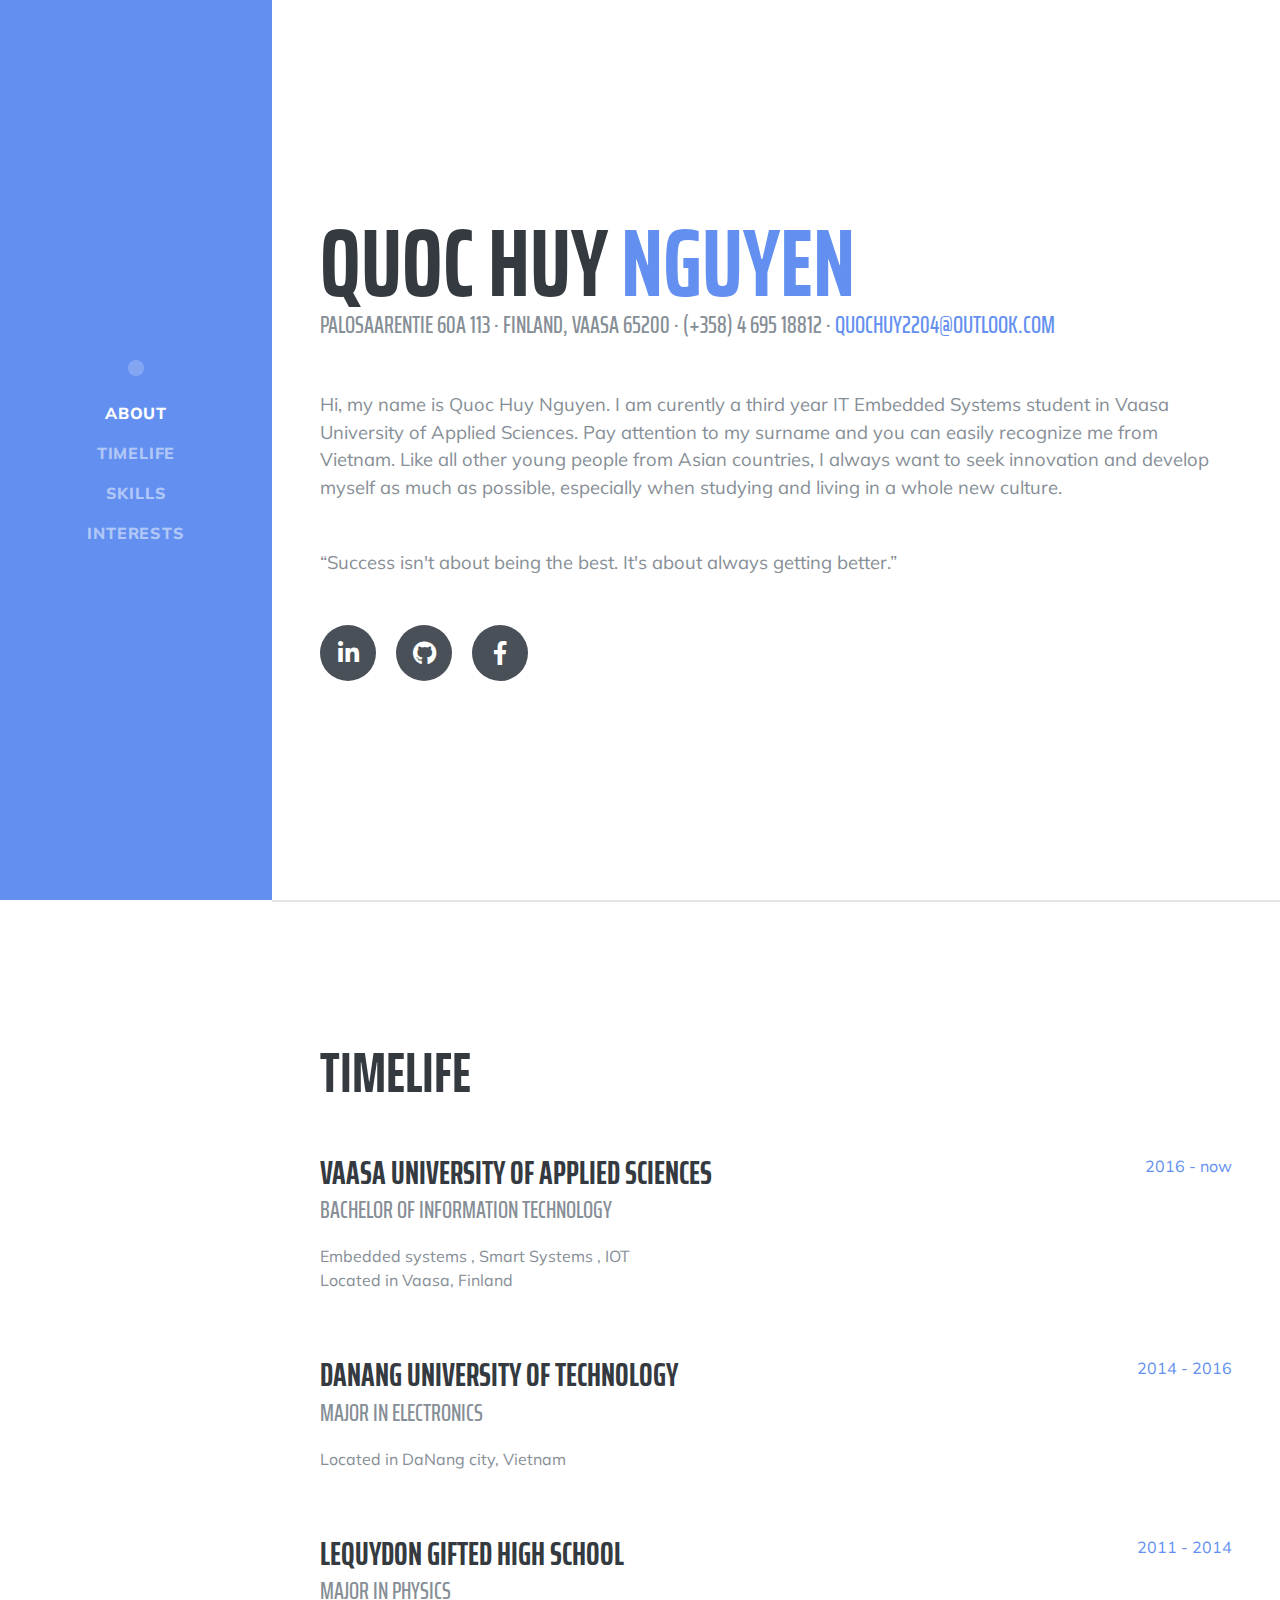
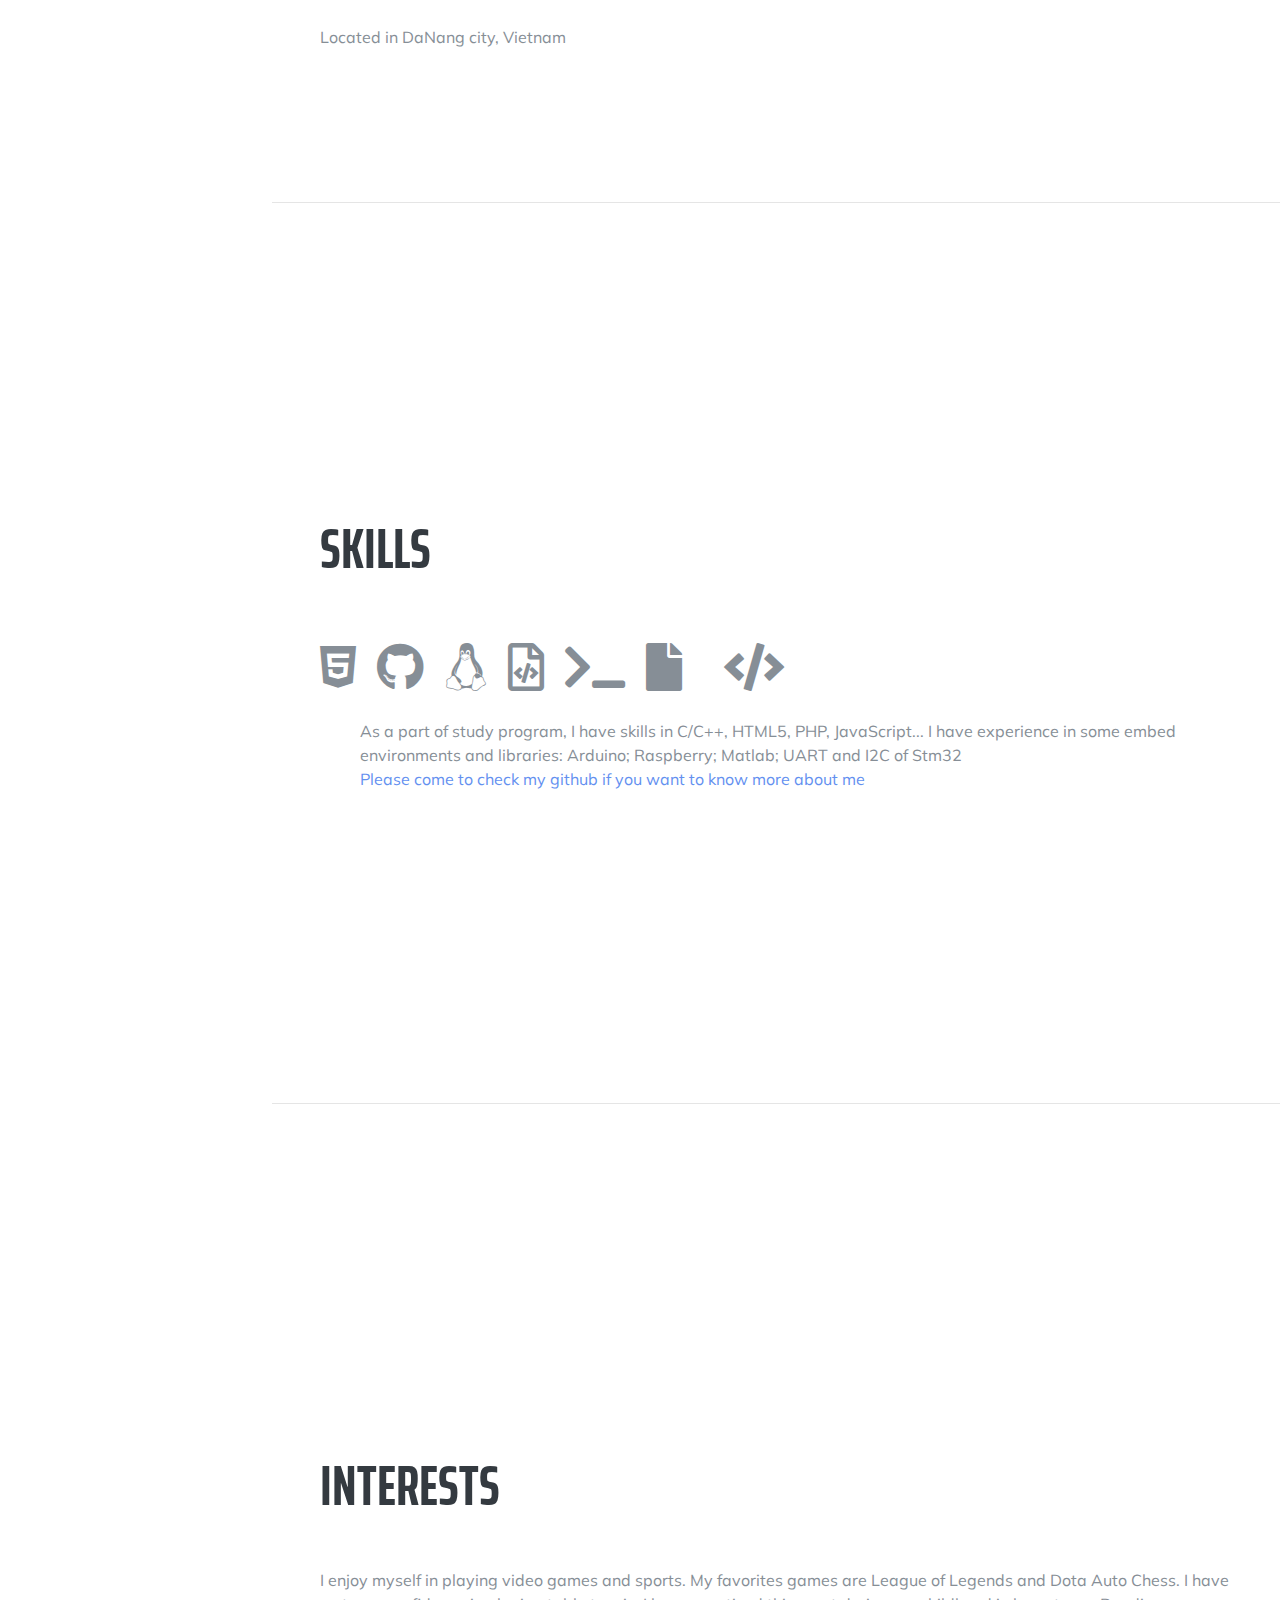
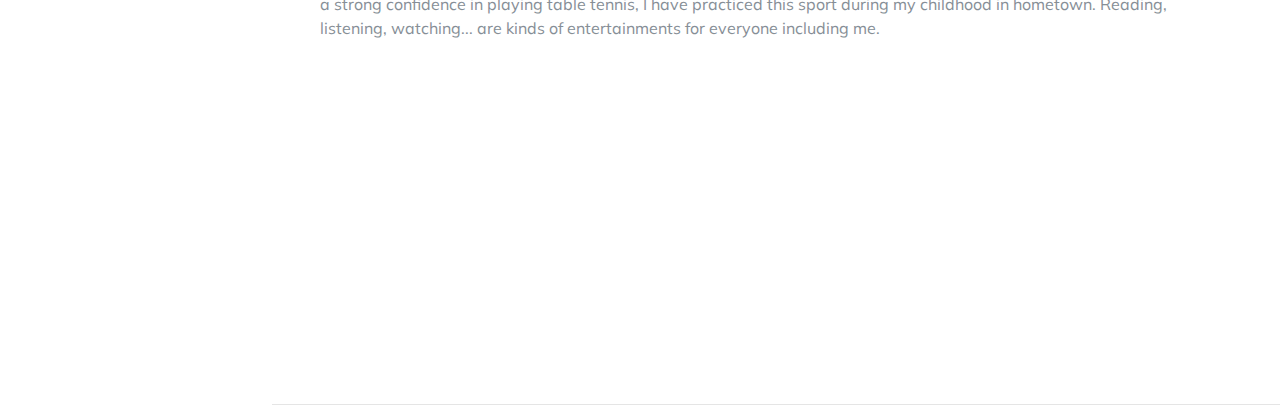
==== commit 4fb2d18c: "Update index.html" ====
--- a/index.html
+++ b/index.html
@@ -165,7 +165,7 @@
           <li>As a part of study program, I have skills in C/C++, HTML5, PHP, JavaScript... I have experience in some embed environments and libraries: Arduino; Raspberry; Matlab; UART and I2C of Stm32 </li>
 		  	     <a href="https://github.com/quochuy2204">
           
-          <li>Please come to check my github if you want to known more about me
+          <li>Please come to check my github if you want to know more about me
 			
 	
 			
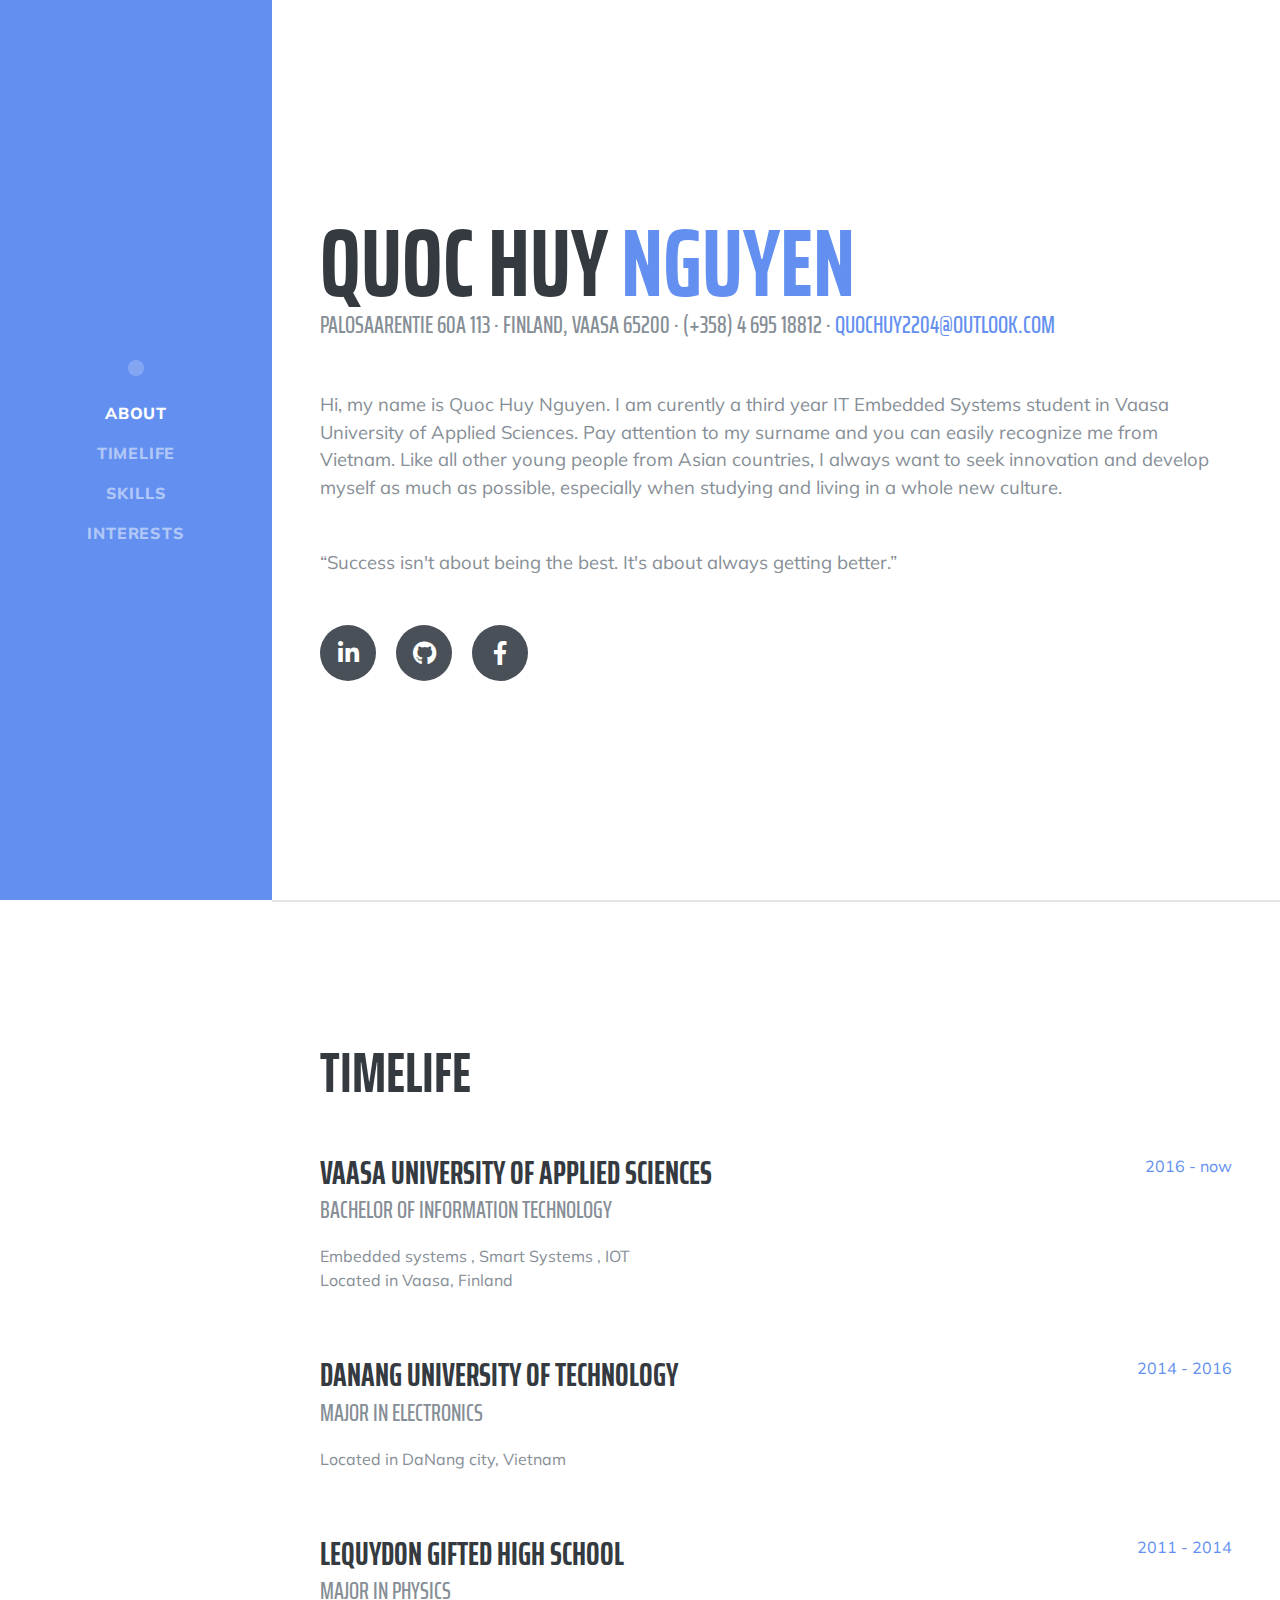
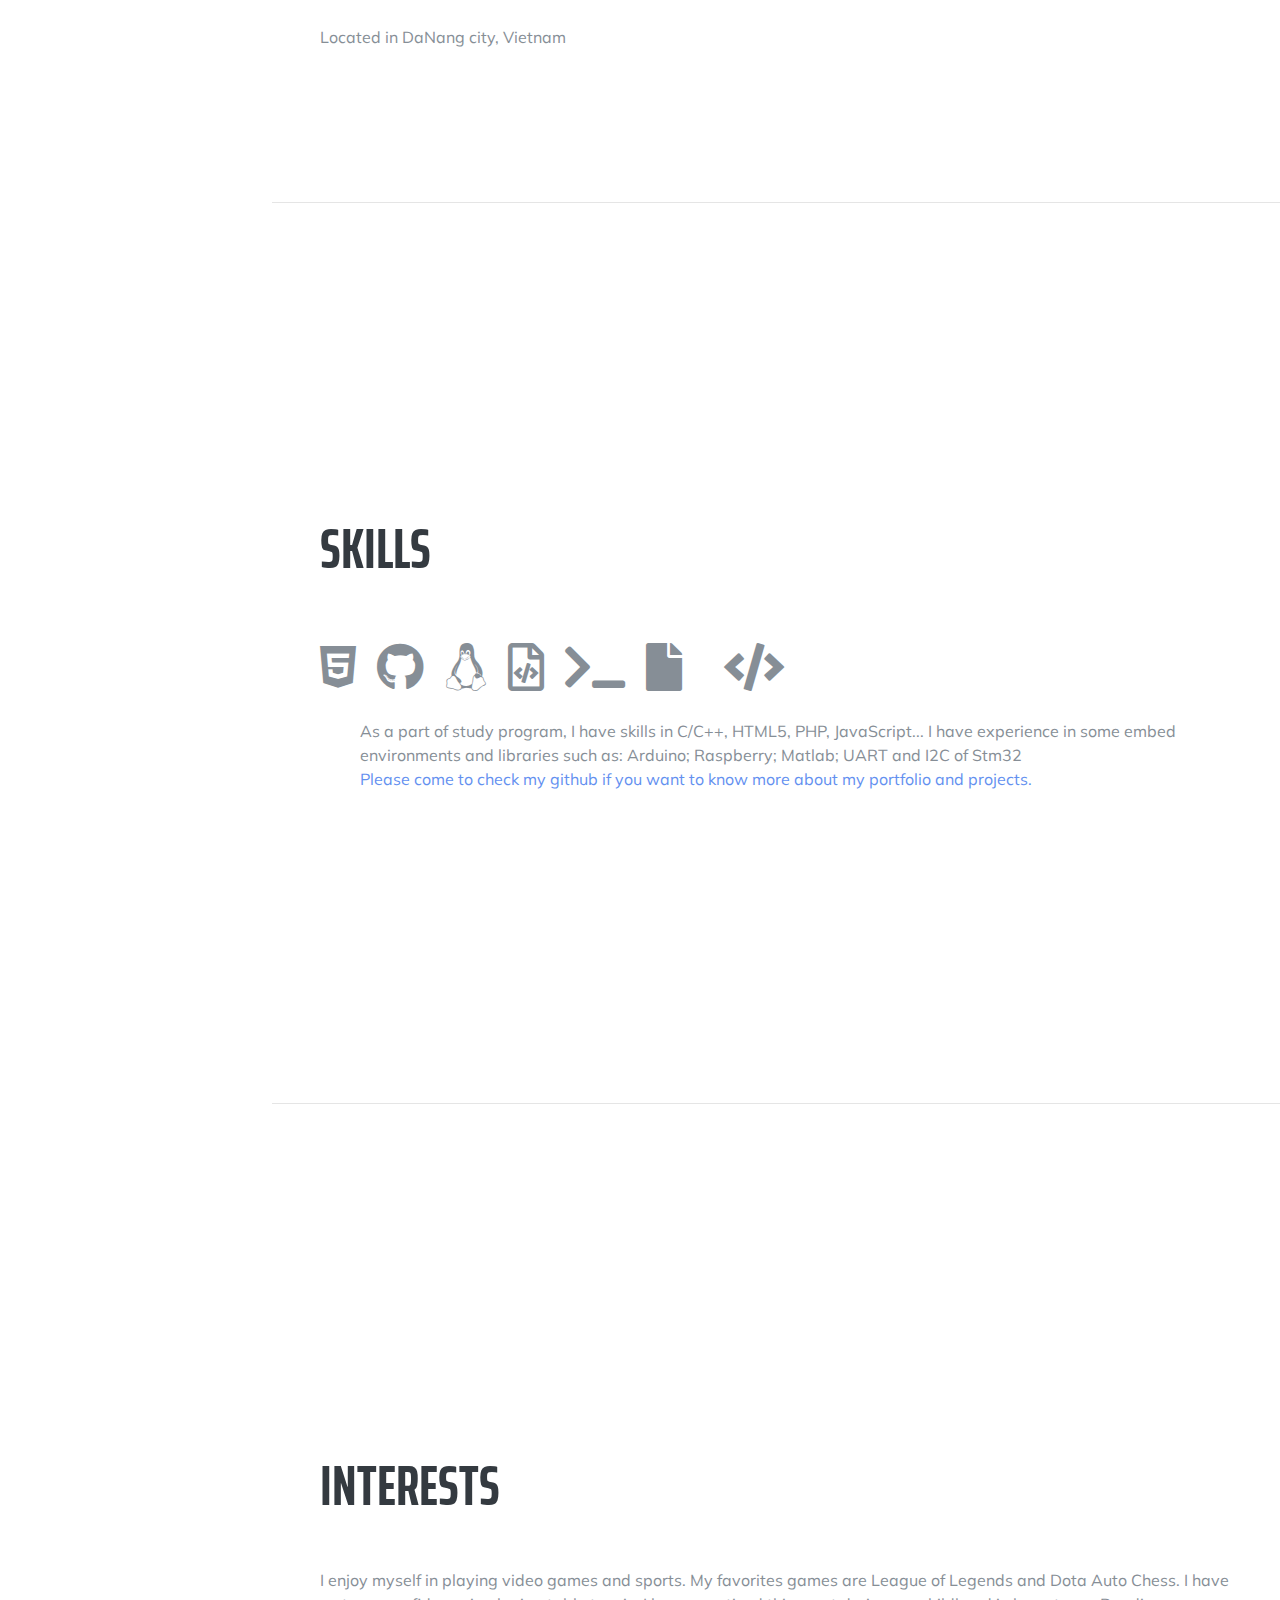
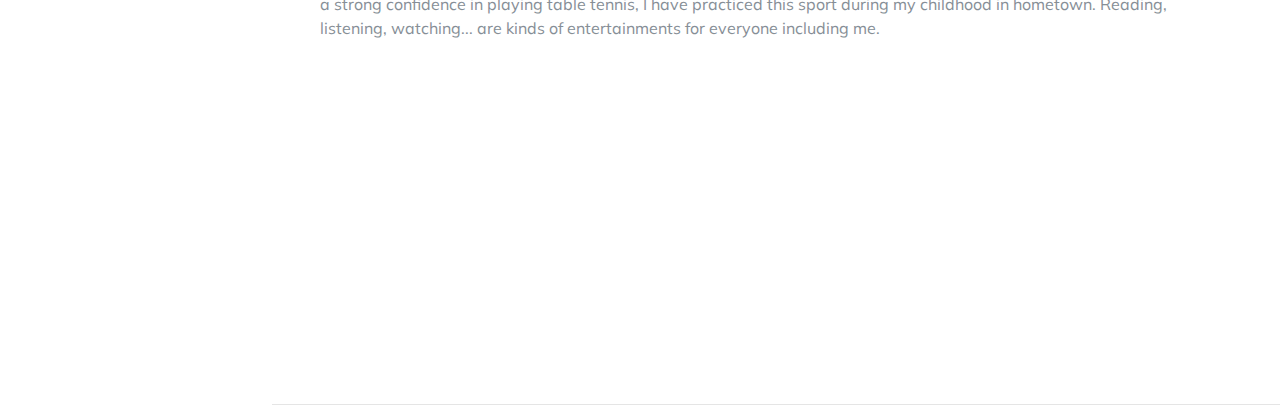
==== commit c5ea5452: "Update index.html" ====
--- a/index.html
+++ b/index.html
@@ -162,10 +162,10 @@
         </ul>
 		<div class="subheading mb-3"></div>
         <ul class="fa-ul mb-0">
-          <li>As a part of study program, I have skills in C/C++, HTML5, PHP, JavaScript... I have experience in some embed environments and libraries: Arduino; Raspberry; Matlab; UART and I2C of Stm32 </li>
+          <li>As a part of study program, I have skills in C/C++, HTML5, PHP, JavaScript... I have experience in some embed environments and libraries such as: Arduino; Raspberry; Matlab; UART and I2C of Stm32 </li>
 		  	     <a href="https://github.com/quochuy2204">
           
-          <li>Please come to check my github if you want to know more about me
+          <li>Please come to check my github if you want to know more about my portfolio and projects.
 			
 	
 			
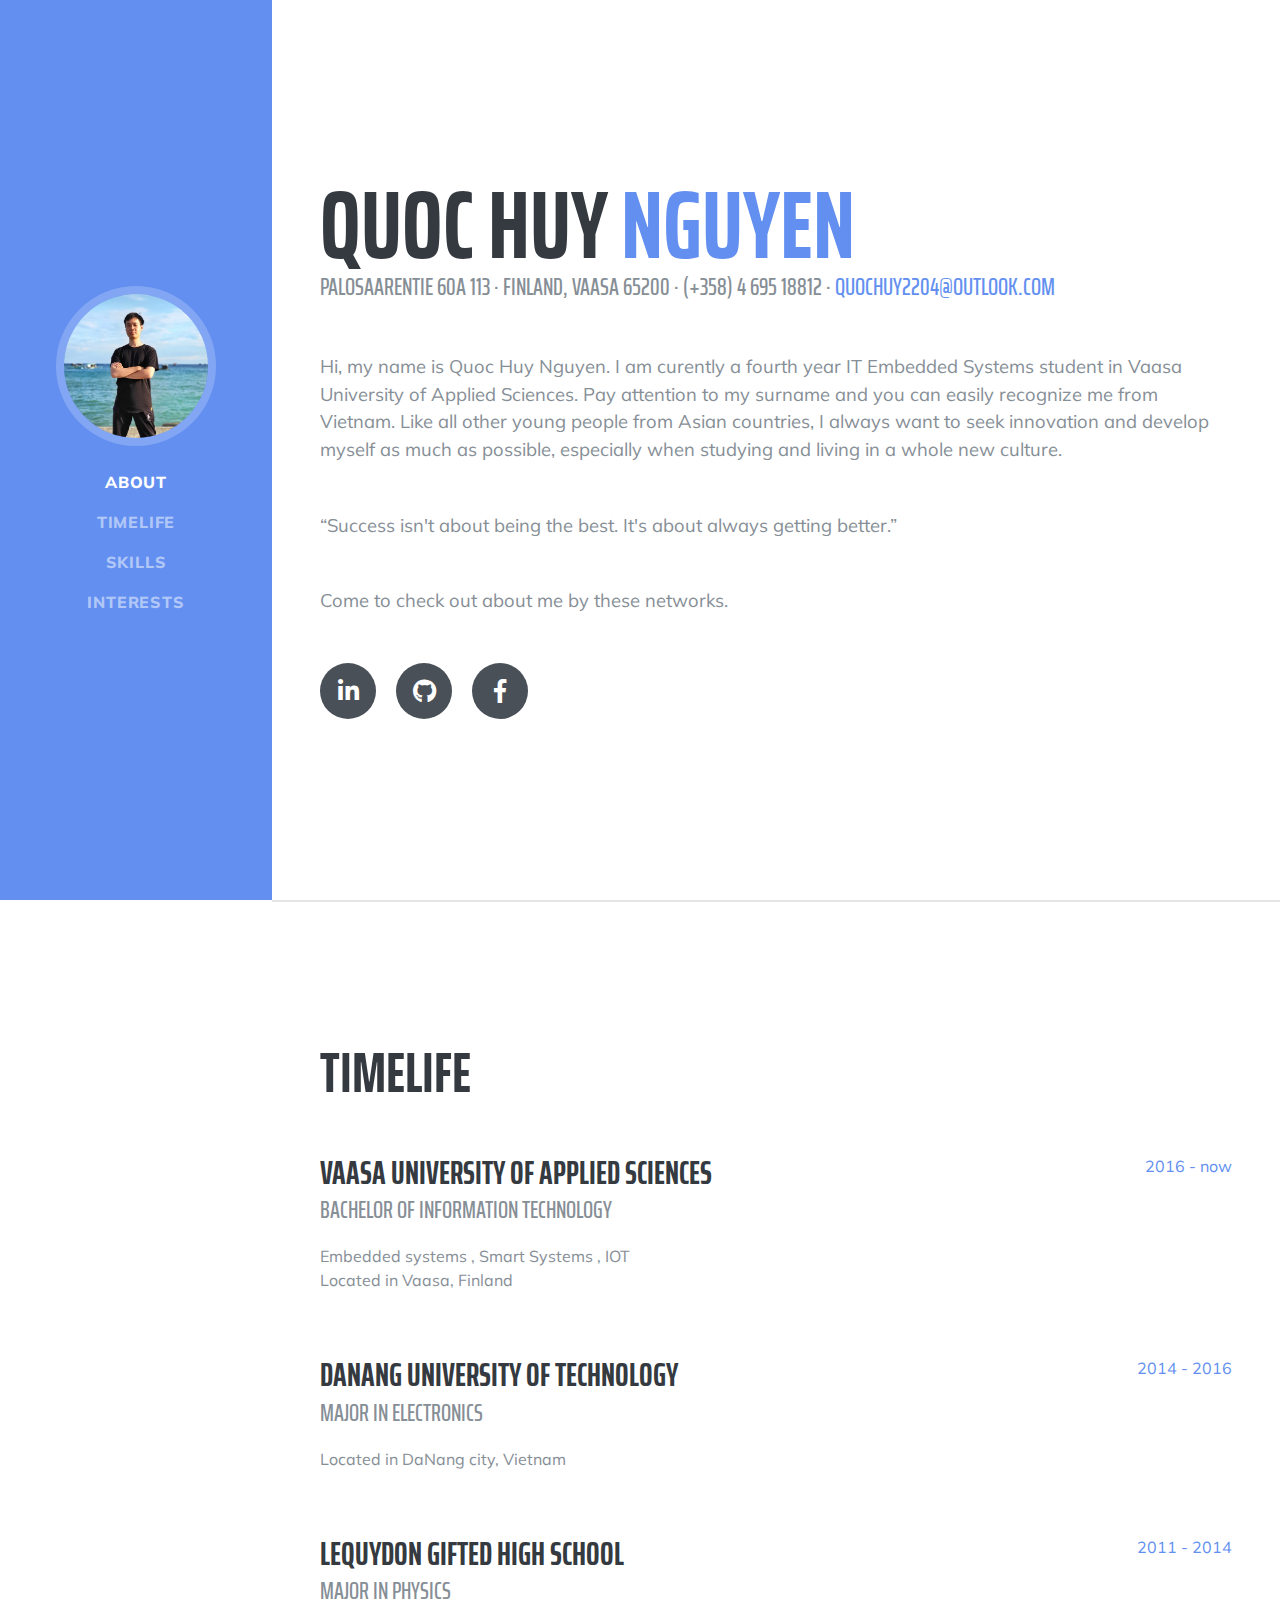
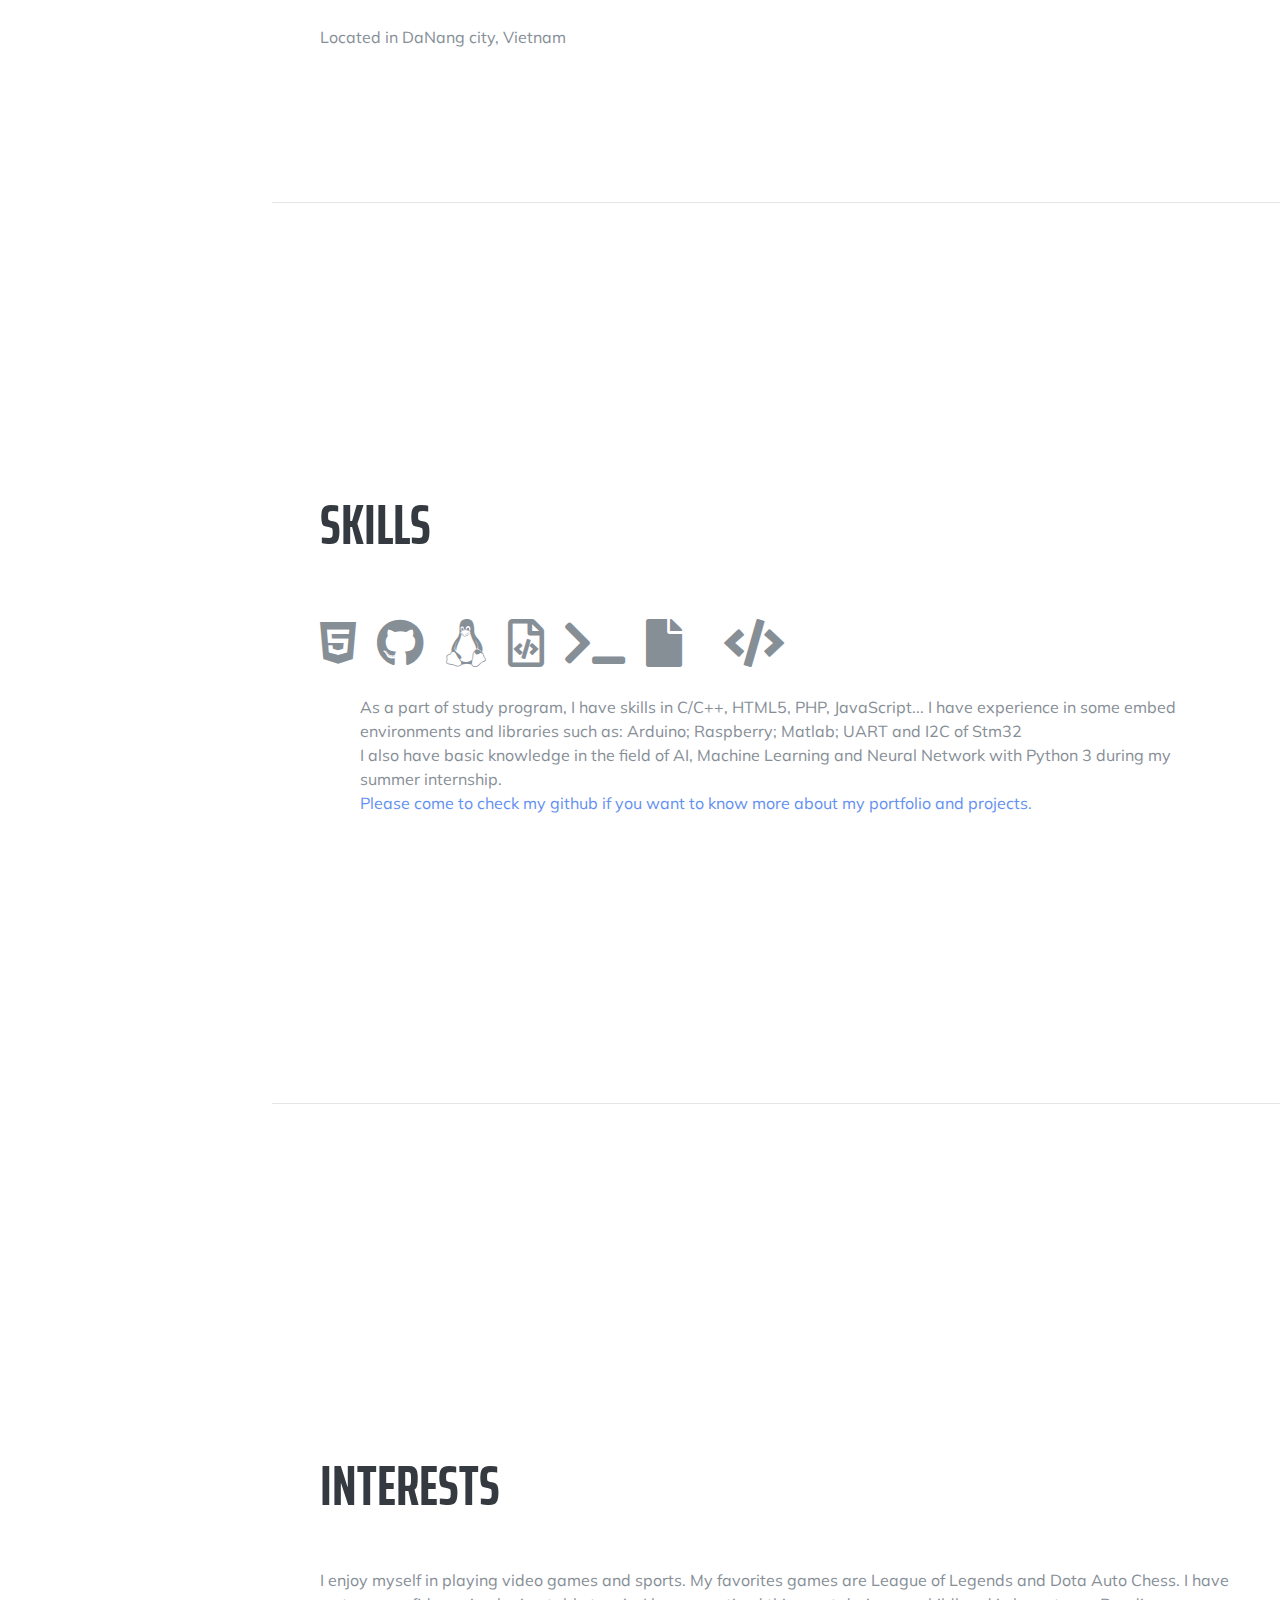
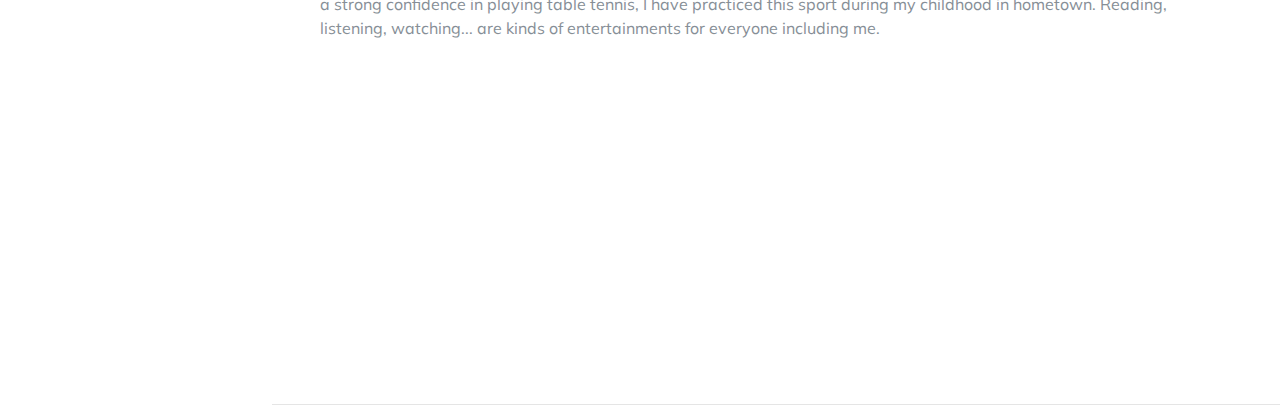
==== commit 6d390a74: "update" ====
--- a/index.html
+++ b/index.html
@@ -8,7 +8,7 @@
   <meta name="description" content="">
   <meta name="author" content="">
 
-  <title>Resume - Start Bootstrap Theme</title>
+  <title>About me</title>
 
   <!-- Bootstrap core CSS -->
   <link href="vendor/bootstrap/css/bootstrap.min.css" rel="stylesheet">
@@ -27,7 +27,7 @@
 
   <nav class="navbar navbar-expand-lg navbar-dark bg-primary fixed-top" id="sideNav">
     <a class="navbar-brand js-scroll-trigger" href="#page-top">
-      <span class="d-block d-lg-none">Clarence Taylor</span>
+      <span class="d-block d-lg-none">Nguyen Quoc Huy</span>
       <span class="d-none d-lg-block">
         <img class="img-fluid img-profile rounded-circle mx-auto mb-2" src="img/profile.jpg" alt="">
       </span>
@@ -65,8 +65,9 @@
         <div class="subheading mb-5">Palosaarentie 60A 113 · Finland, Vaasa 65200 · (+358) 4 695 18812 ·
           <a href="mailto:quochuy2204@outlook.com">quochuy2204@outlook.com</a>
         </div>
-        <p class="lead mb-5">Hi, my name is Quoc Huy Nguyen. I am curently a third year IT Embedded Systems student in Vaasa University of Applied Sciences. Pay attention to my surname and you can easily recognize me from Vietnam. Like all other young people from Asian countries, I always want to seek innovation and develop myself as much as possible, especially when studying and living in a whole new culture.</p>
+        <p class="lead mb-5">Hi, my name is Quoc Huy Nguyen. I am curently a fourth year IT Embedded Systems student in Vaasa University of Applied Sciences. Pay attention to my surname and you can easily recognize me from Vietnam. Like all other young people from Asian countries, I always want to seek innovation and develop myself as much as possible, especially when studying and living in a whole new culture.</p>
 		<p class="lead mb-5">“Success isn't about being the best. It's about always getting better.”</p>
+		<p class="lead mb-5">Come to check out about me by these networks.</p>
         <div class="social-icons">
           <a href="https://www.linkedin.com/in/huy-nguyen-492127172/">
             <i class="fab fa-linkedin-in"></i>
@@ -163,7 +164,10 @@
 		<div class="subheading mb-3"></div>
         <ul class="fa-ul mb-0">
           <li>As a part of study program, I have skills in C/C++, HTML5, PHP, JavaScript... I have experience in some embed environments and libraries such as: Arduino; Raspberry; Matlab; UART and I2C of Stm32 </li>
-		  	     <a href="https://github.com/quochuy2204">
+		  <li>I also have basic knowledge in the field of AI, Machine Learning and Neural Network with Python 3 during my summer internship.
+		  </li>   	     
+				 
+				 <a href="https://github.com/quochuy2204">
           
           <li>Please come to check my github if you want to know more about my portfolio and projects.
 			
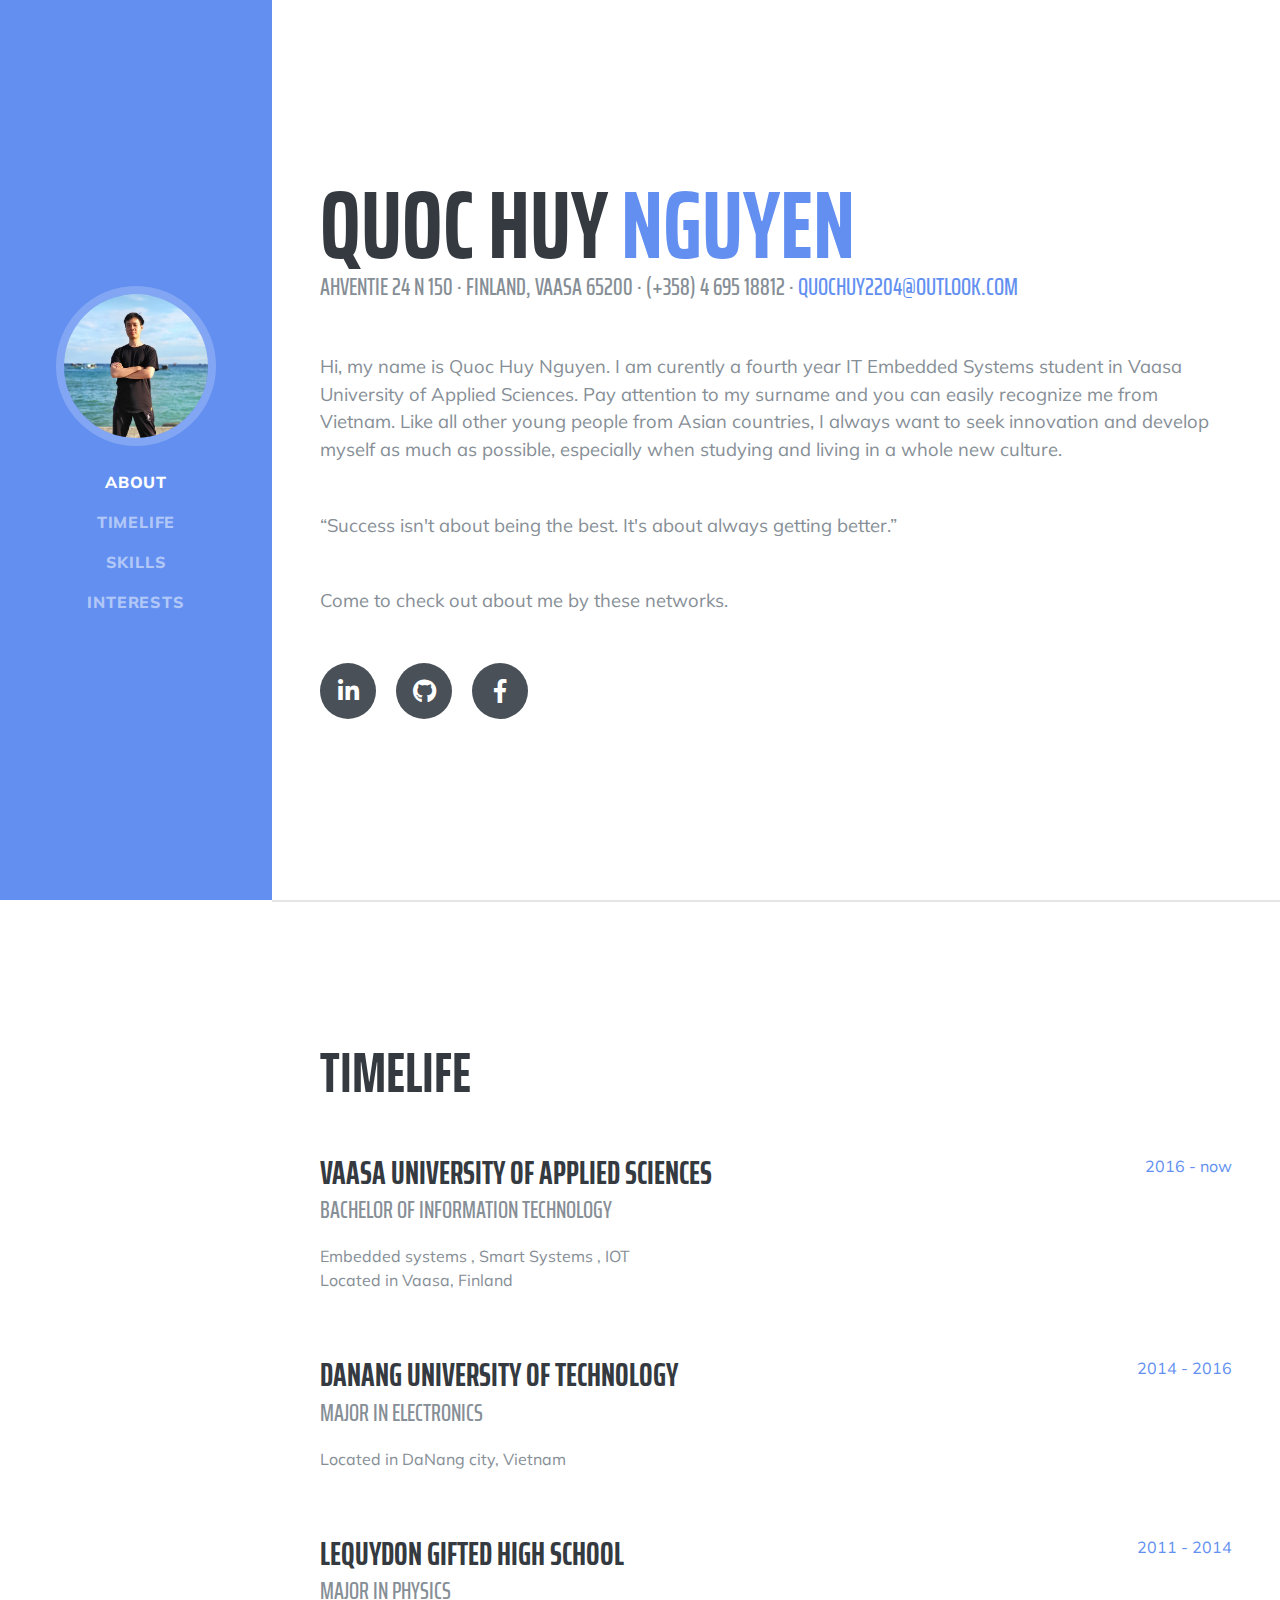
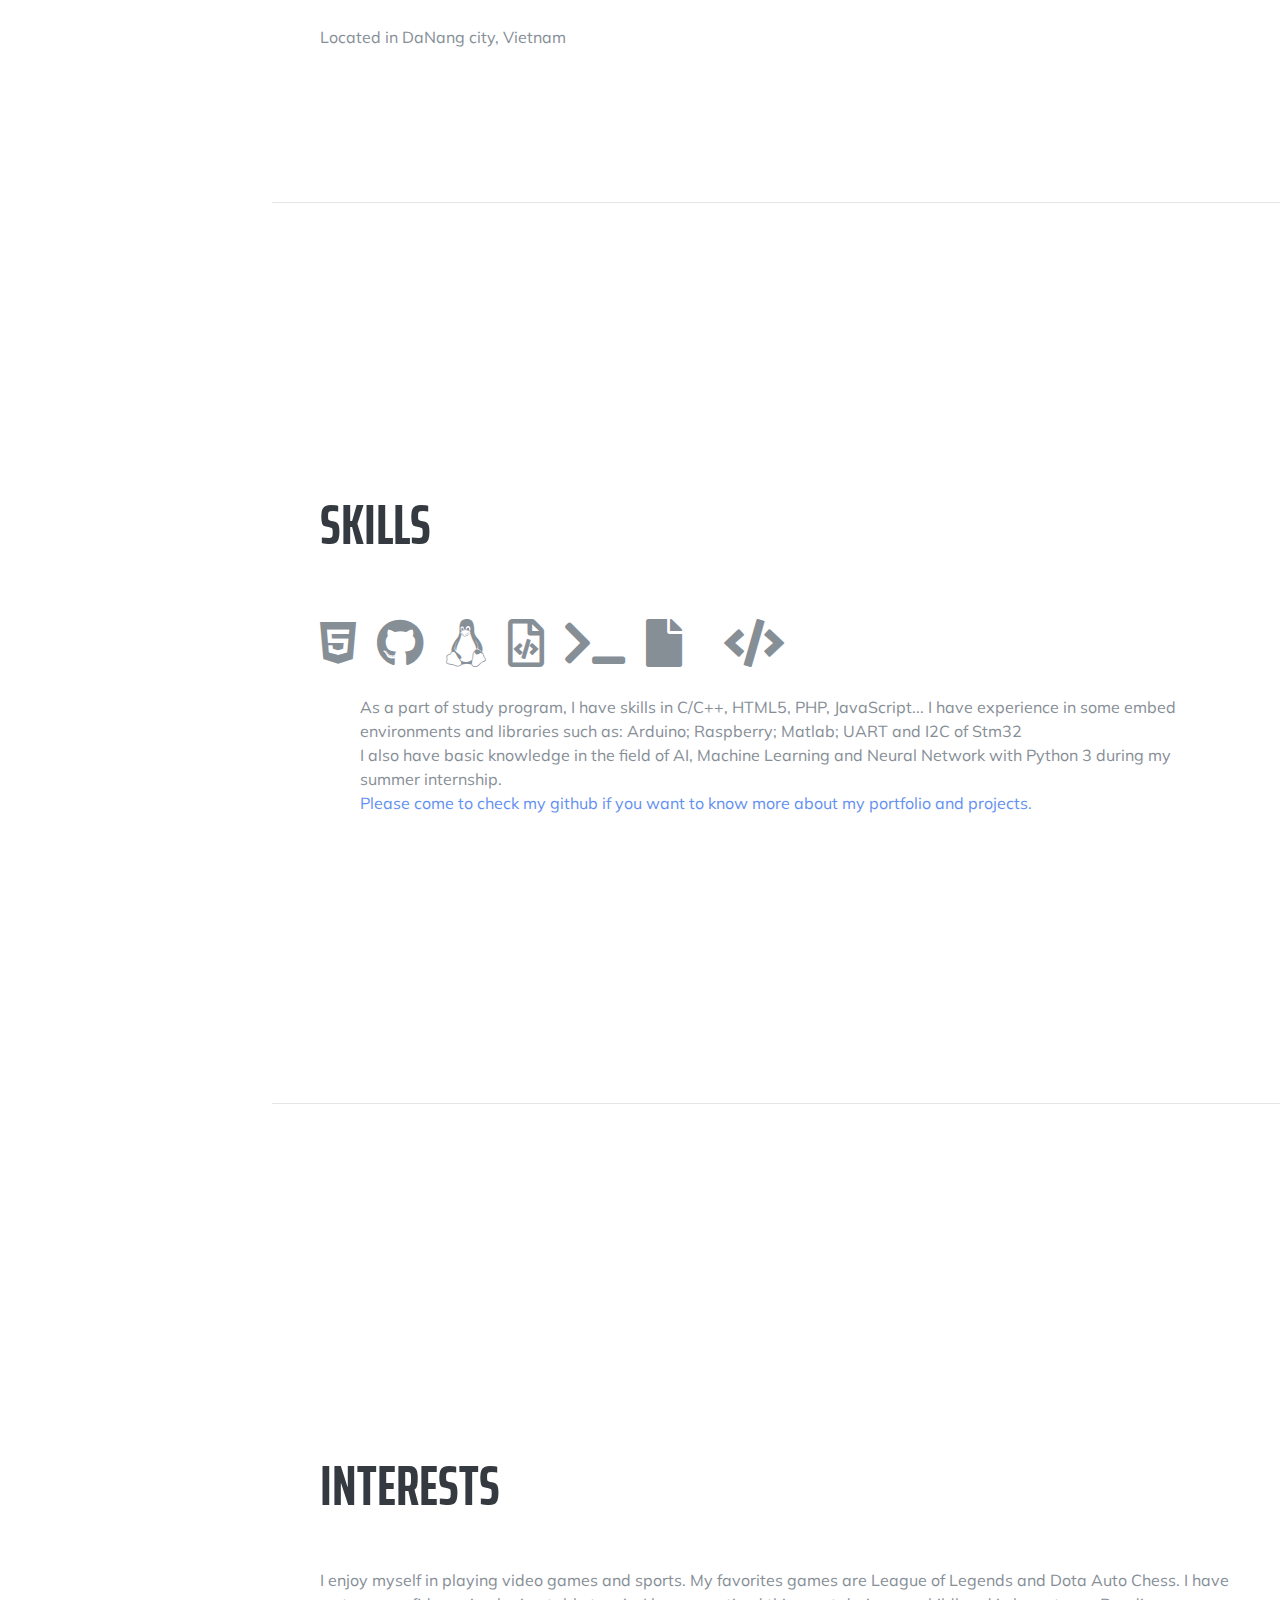
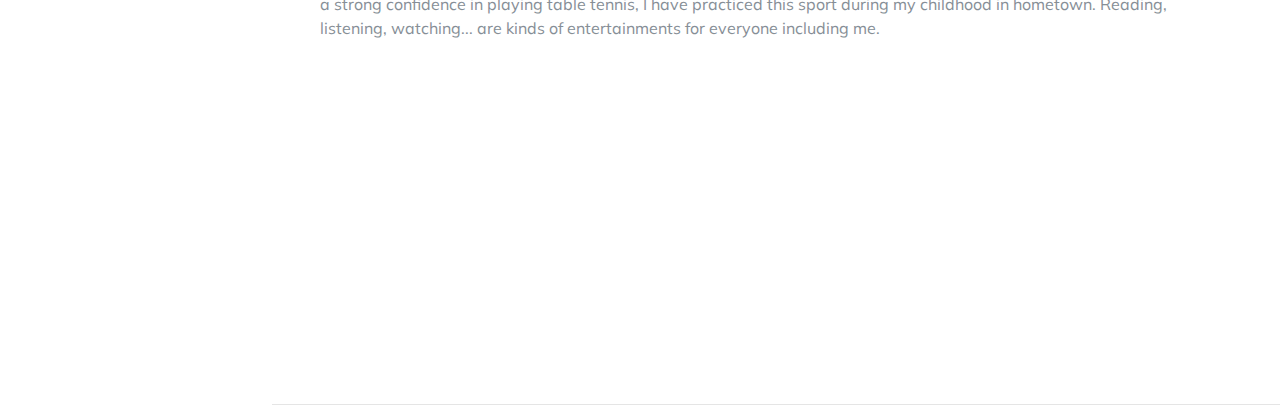
==== commit e4d6cf1b: "Update index.html" ====
--- a/index.html
+++ b/index.html
@@ -62,7 +62,7 @@
         <h1 class="mb-0">Quoc Huy
           <span class="text-primary">Nguyen</span>
         </h1>
-        <div class="subheading mb-5">Palosaarentie 60A 113 · Finland, Vaasa 65200 · (+358) 4 695 18812 ·
+        <div class="subheading mb-5">Ahventie 24 N 150 · Finland, Vaasa 65200 · (+358) 4 695 18812 ·
           <a href="mailto:quochuy2204@outlook.com">quochuy2204@outlook.com</a>
         </div>
         <p class="lead mb-5">Hi, my name is Quoc Huy Nguyen. I am curently a fourth year IT Embedded Systems student in Vaasa University of Applied Sciences. Pay attention to my surname and you can easily recognize me from Vietnam. Like all other young people from Asian countries, I always want to seek innovation and develop myself as much as possible, especially when studying and living in a whole new culture.</p>
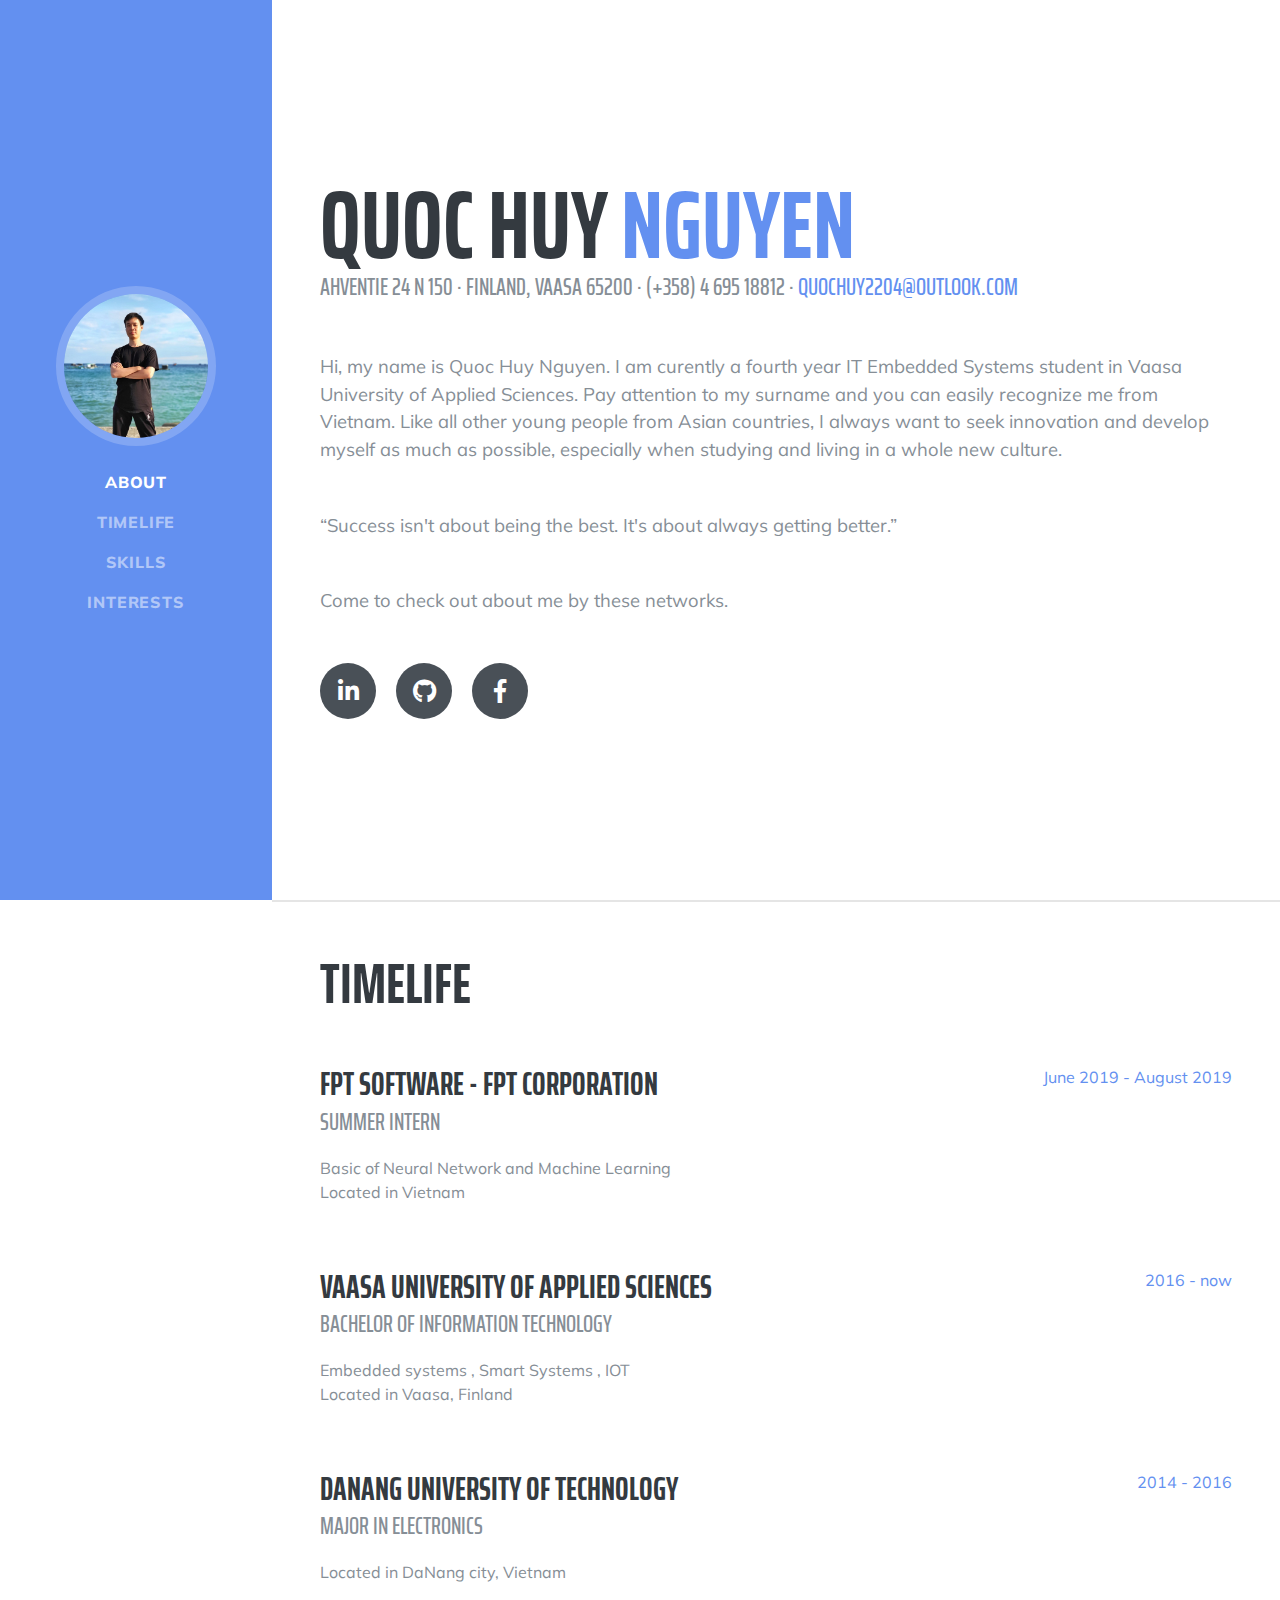
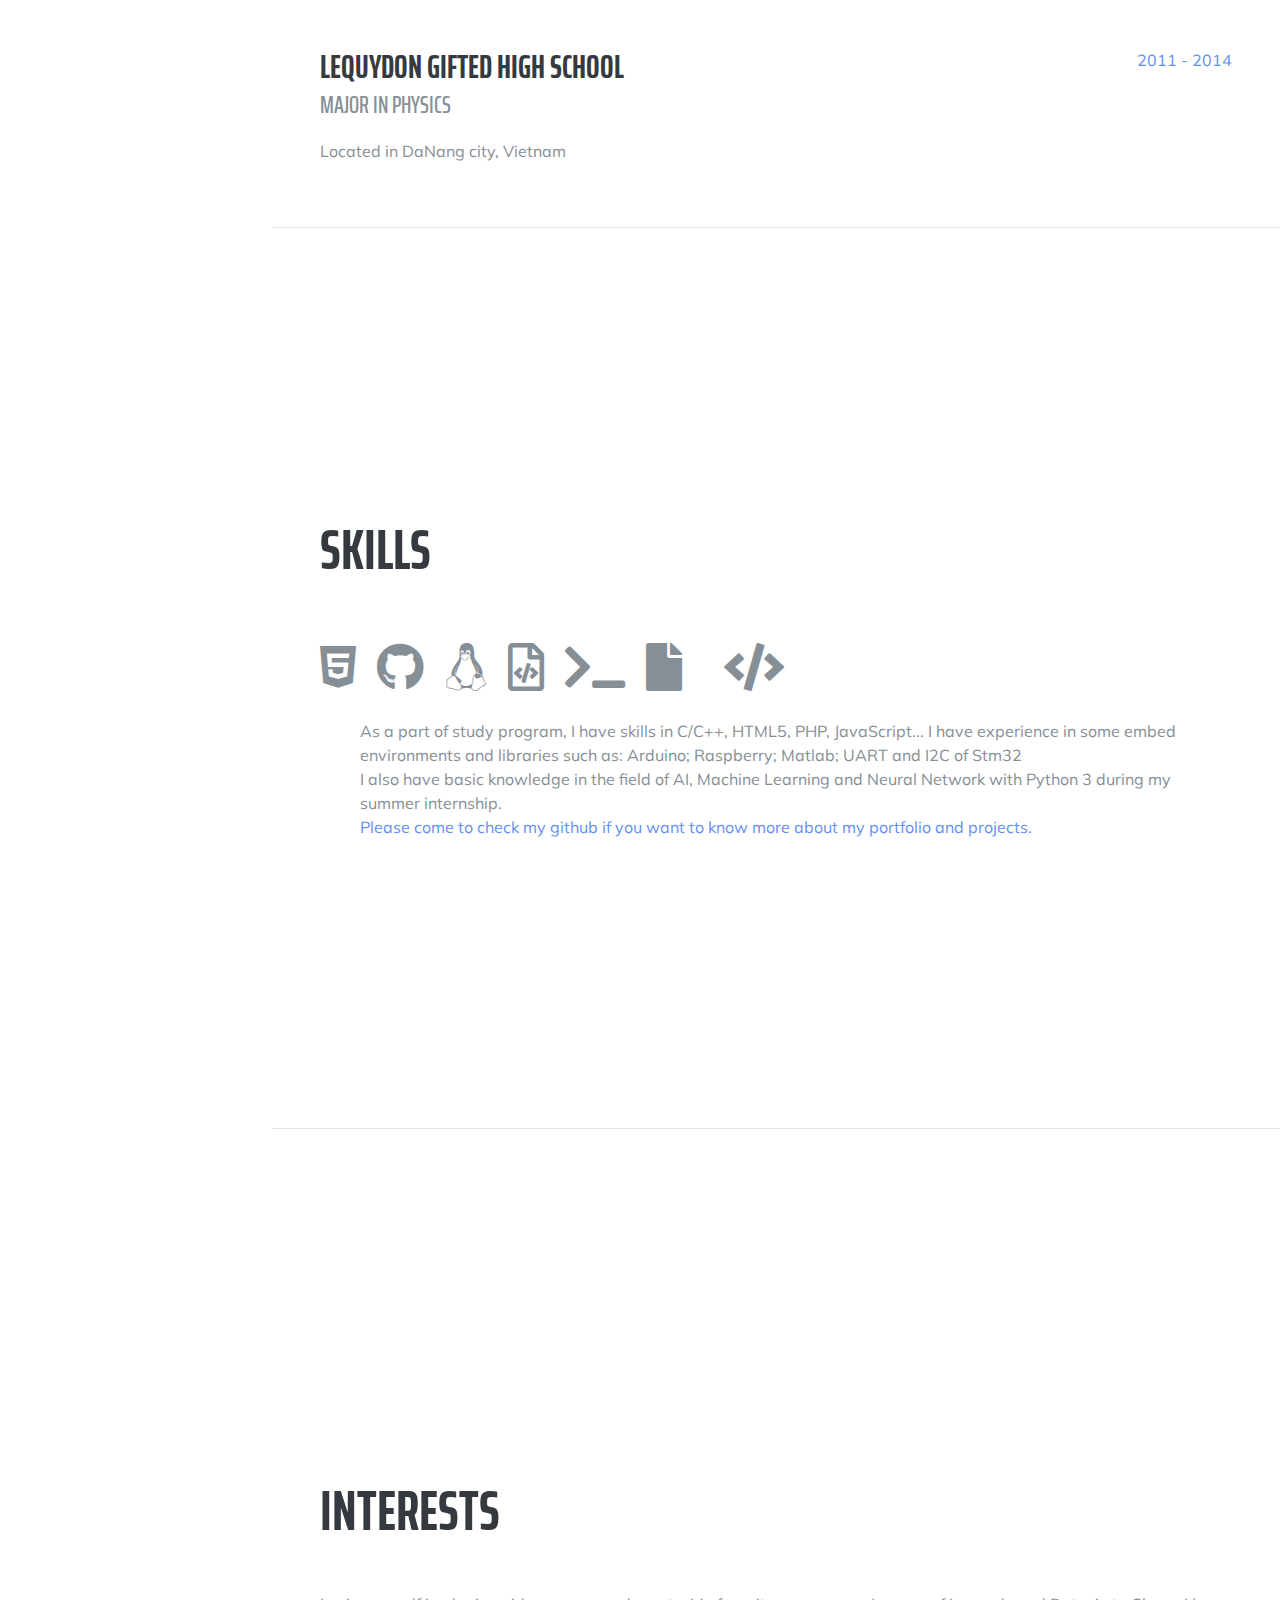
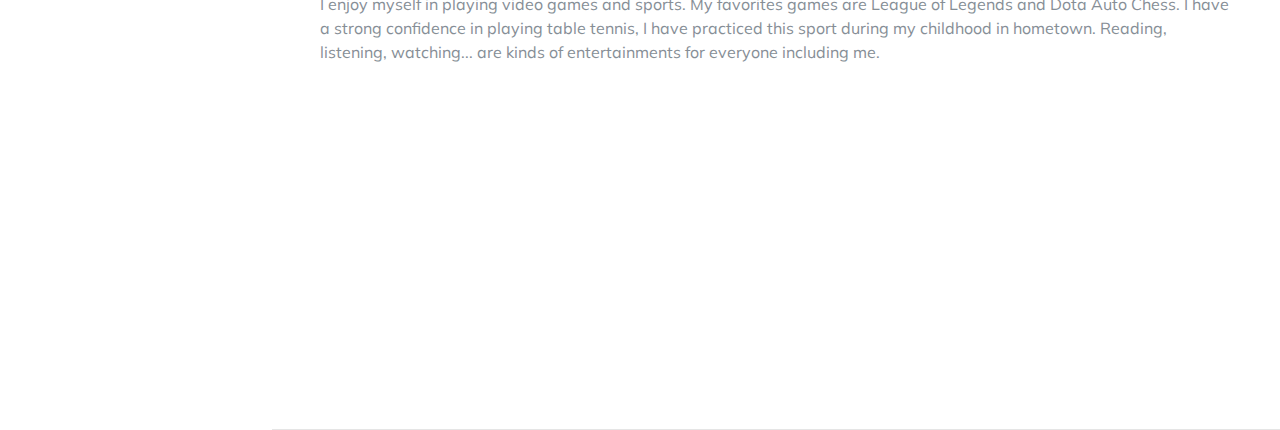
==== commit 19cb3b68: "Update index.html" ====
--- a/index.html
+++ b/index.html
@@ -90,7 +90,19 @@
     <section class="resume-section p-3 p-lg-5 d-flex align-items-center" id="Timelife">
       <div class="w-100">
         <h2 class="mb-5">Timelife</h2>
-
+		
+		<div class="resume-item d-flex flex-column flex-md-row justify-content-between mb-5">
+          <div class="resume-content">
+            <h3 class="mb-0">FPT Software - FPT Corporation</h3>
+            <div class="subheading mb-3">Summer Intern</div>
+            <div>Basic of Neural Network and Machine Learning</div>
+            <p>Located in Vietnam</p>
+          </div>
+          <div class="resume-date text-md-right">
+            <span class="text-primary">June 2019 - August 2019</span>
+          </div>
+        </div>
+		
         <div class="resume-item d-flex flex-column flex-md-row justify-content-between mb-5">
           <div class="resume-content">
             <h3 class="mb-0">Vaasa University of Applied Sciences</h3>
